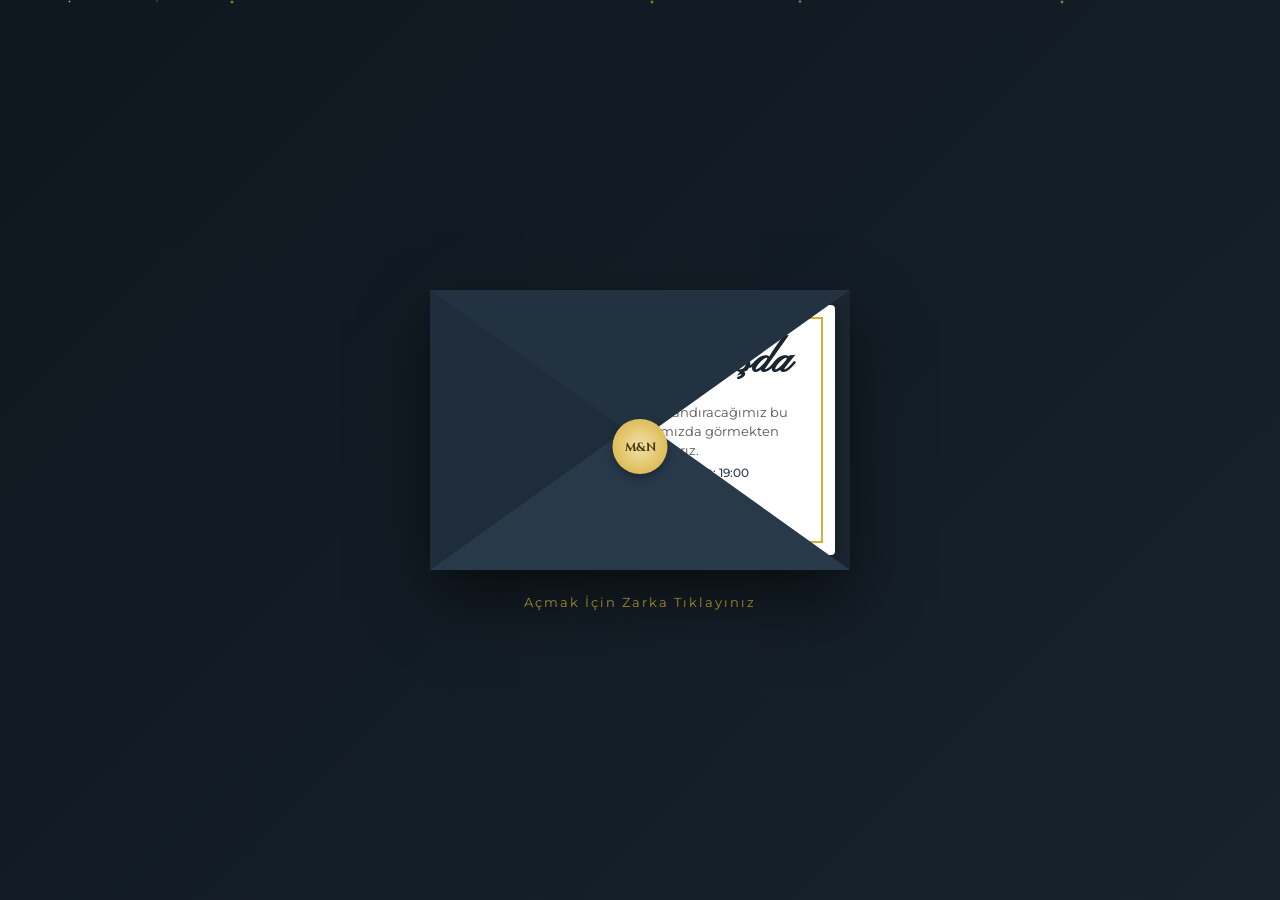
==== index.html @ dc54be28 "Add files via upload" ====
<!DOCTYPE html>
<html lang="tr">
<head>
    <meta charset="UTF-8">
    <meta name="viewport" content="width=device-width, initial-scale=1.0">
    <title>Mustafa & Nişanlım - Davetiye</title>
    <link href="https://fonts.googleapis.com/css2?family=Cinzel:wght@500;700&family=Pinyon+Script&family=Montserrat:wght@400;500&display=swap" rel="stylesheet">
    <link rel="stylesheet" href="style.css">
</head>
<body>

    <!-- Arka plan parıltıları -->
    <div class="particles" id="particles"></div>

    <div class="main-wrapper">
        <!-- Zarf ve Kart Kapsayıcısı -->
        <div class="envelope-wrapper" id="envelopeWrapper">
            <div class="envelope">
                
                <!-- Zarfın Üst Kapağı -->
                <div class="top-flap"></div>
                
                <!-- Zarfın Yan Katlamaları -->
                <div class="side-flaps"></div>
                
                <!-- Zarfın Ön Alt Gövdesi -->
                <div class="front-flap"></div>

                <!-- Mühür -->
                <div class="gold-seal"><span>M&N</span></div>

                <!-- Davetiye Kartı -->
                <div class="wedding-card">
                    <div class="card-inner">
                        <h1 class="names">Mustafa & Büşda</h1>
                        <div class="divider">✦</div>
                        <p class="invitation-text">
                            Birlikteliğimizi evlilikle taçlandıracağımız bu özel günde sizleri de aramızda görmekten mutluluk duyarız.
                        </p>
                        
                        <div class="wedding-details">
                            <div class="detail-item">📅 23 Ağustos 2026</div>
                            <div class="detail-item">⏰ Saat: 19:00</div>
                        </div>

                        <!-- İstediğin gibi aşağıya konumlandırılan buton grubu -->
                        <div class="action-zone">
                            <a href="https://maps.google.com" target="_blank" class="maps-btn">
                                🗺️ Haritada Gör
                            </a>
                        </div>
                    </div>
                </div>

            </div>
        </div>
        
        <div class="hint-text" id="hintText">Açmak İçin Zarka Tıklayınız</div>
    </div>

    <script src="script.js"></script>
</body>
</html>
---- style.css ----
* {
    margin: 0;
    padding: 0;
    box-sizing: border-box;
}

body {
    background: linear-gradient(135deg, #0f171e 0%, #17222c 100%);
    font-family: 'Montserrat', sans-serif;
    min-height: 100vh;
    display: flex;
    justify-content: center;
    align-items: center;
    overflow: hidden;
}

/* Arka plan Efekti */
.particles {
    position: absolute;
    width: 100%;
    height: 100%;
    top: 0;
    left: 0;
    pointer-events: none;
    z-index: 1;
}
.particle {
    position: absolute;
    background: radial-gradient(circle, #d4af37 0%, rgba(212,175,55,0) 70%);
    border-radius: 50%;
    animation: floatUp linear infinite;
}
@keyframes floatUp {
    0% { transform: translateY(105vh) scale(0); opacity: 0; }
    50% { opacity: 0.6; }
    100% { transform: translateY(-5vh) scale(1); opacity: 0; }
}

/* Ana Sahne Kapsayıcısı */
.main-wrapper {
    position: relative;
    z-index: 2;
    display: flex;
    flex-direction: column;
    align-items: center;
    justify-content: center;
    width: 100%;
    padding: 20px;
}

/* ZARF BOYUTLARI (Ekranı dolduran ama taşmayan esnek yapı) */
.envelope-wrapper {
    position: relative;
    width: 420px;
    height: 280px;
    background-color: #1a252f;
    cursor: pointer;
    box-shadow: 0 30px 60px rgba(0,0,0,0.5);
    transition: transform 0.4s ease;
}

.envelope {
    position: relative;
    width: 100%;
    height: 100%;
}

/* Zarf Katlamaları (Responsive borderlar) */
.top-flap {
    position: absolute;
    top: 0;
    left: 0;
    width: 0;
    height: 0;
    border-left: 210px solid transparent;
    border-right: 210px solid transparent;
    border-top: 150px solid #233241;
    transform-origin: top;
    transition: transform 0.4s ease 0.2s, z-index 0.2s ease 0.2s;
    z-index: 4;
}

.side-flaps {
    position: absolute;
    top: 0;
    left: 0;
    width: 0;
    height: 0;
    border-left: 210px solid #1f2d3a;
    border-top: 140px solid transparent;
    border-bottom: 140px solid transparent;
    z-index: 3;
}

.front-flap {
    position: absolute;
    bottom: 0;
    left: 0;
    width: 0;
    height: 0;
    border-left: 210px solid transparent;
    border-right: 210px solid transparent;
    border-bottom: 150px solid #28394a;
    z-index: 3;
}

/* Balmumu Mühür */
.gold-seal {
    position: absolute;
    top: 50%;
    left: 50%;
    transform: translate(-50%, -20%);
    width: 55px;
    height: 55px;
    background: radial-gradient(circle, #f3e0aa 0%, #d4af37 100%);
    border-radius: 50%;
    z-index: 5;
    display: flex;
    justify-content: center;
    align-items: center;
    box-shadow: 0 4px 10px rgba(0,0,0,0.3);
    transition: opacity 0.3s ease;
}
.gold-seal span {
    font-family: 'Cinzel', serif;
    font-size: 0.75rem;
    font-weight: bold;
    color: #4a3600;
}

/* DAVETİYE KARTI (Zarfın içindeki şık kağıt) */
.wedding-card {
    position: absolute;
    background: #ffffff;
    width: 390px;
    height: 250px;
    left: 15px;
    top: 15px;
    border-radius: 4px;
    padding: 12px;
    box-shadow: 0 4px 20px rgba(0,0,0,0.2);
    transition: transform 0.6s cubic-bezier(0.4, 0, 0.2, 1);
    z-index: 2;
}

.card-inner {
    border: 2px solid #d4af37;
    width: 100%;
    height: 100%;
    padding: 20px 15px;
    display: flex;
    flex-direction: column;
    justify-content: space-between;
    align-items: center;
}

.names {
    font-family: 'Pinyon Script', cursive;
    font-size: 2.8rem;
    color: #1a252f;
    text-align: center;
    line-height: 1;
}

.divider {
    color: #d4af37;
    font-size: 1rem;
    margin: -5px 0;
}

.invitation-text {
    font-size: 0.8rem;
    color: #555;
    text-align: center;
    line-height: 1.5;
    max-width: 300px;
}

.wedding-details {
    display: flex;
    gap: 20px;
    font-size: 0.75rem;
    color: #2c3e50;
    font-weight: 500;
}

/* İstediğin Aşağı Alınan Buton Alanı */
.action-zone {
    width: 100%;
    display: flex;
    justify-content: center;
    margin-top: 5px; 
}

.maps-btn {
    background-color: #1a252f;
    color: #fff;
    text-decoration: none;
    padding: 8px 24px;
    font-size: 0.75rem;
    border-radius: 4px;
    font-weight: 500;
    transition: background 0.2s;
    letter-spacing: 0.5px;
}
.maps-btn:hover {
    background-color: #d4af37;
    color: #1a252f;
}

/* İpucu Yazısı */
.hint-text {
    margin-top: 25px;
    color: #d4af37;
    font-size: 0.8rem;
    letter-spacing: 2px;
    animation: pulse 2s infinite;
}
@keyframes pulse { 0%, 100% { opacity: 0.4; } 50% { opacity: 1; } }

/* =======================================================
   AÇILMA DURUMU (KAYMA VE TAŞMA YAPMAZ, MERKEZİDİR)
   ======================================================= */

.envelope-wrapper.open .top-flap {
    transform: rotateX(180deg);
    z-index: 1;
}

.envelope-wrapper.open .gold-seal {
    opacity: 0;
    pointer-events: none;
}

/* Kartın yukarı çıkış mesafesi zarf sınırlarına göre oranlandı */
.envelope-wrapper.open .wedding-card {
    transform: translateY(-160px); /* Üst üste binmeden tam yukarı kayar */
    height: 300px; /* İçerik rahatlasın diye boyu hafif uzar */
    z-index: 5;
    box-shadow: 0 20px 40px rgba(0,0,0,0.3);
}

/* =======================================================
   MOBIL UYUMLULUK (EKRAN KÜÇÜLÜNCE OTOMATİK KÜÇÜLÜR)
   ======================================================= */
@media (max-width: 440px) {
    .envelope-wrapper { width: 300px; height: 200px; }
    .top-flap { border-left-width: 150px; border-right-width: 150px; border-top-width: 110px; }
    .side-flaps { border-left-width: 150px; border-top-width: 100px; border-bottom-width: 100px; }
    .front-flap { border-left-width: 150px; border-right-width: 150px; border-bottom-width: 110px; }
    
    .wedding-card { width: 280px; height: 180px; left: 10px; top: 10px; }
    .envelope-wrapper.open .wedding-card { transform: translateY(-110px); height: 220px; }
    
    .names { font-size: 2rem; }
    .invitation-text { font-size: 0.7rem; max-width: 220px; }
    .wedding-details { font-size: 0.65rem; gap: 10px; }
    .maps-btn { padding: 6px 16px; font-size: 0.7rem; }
}
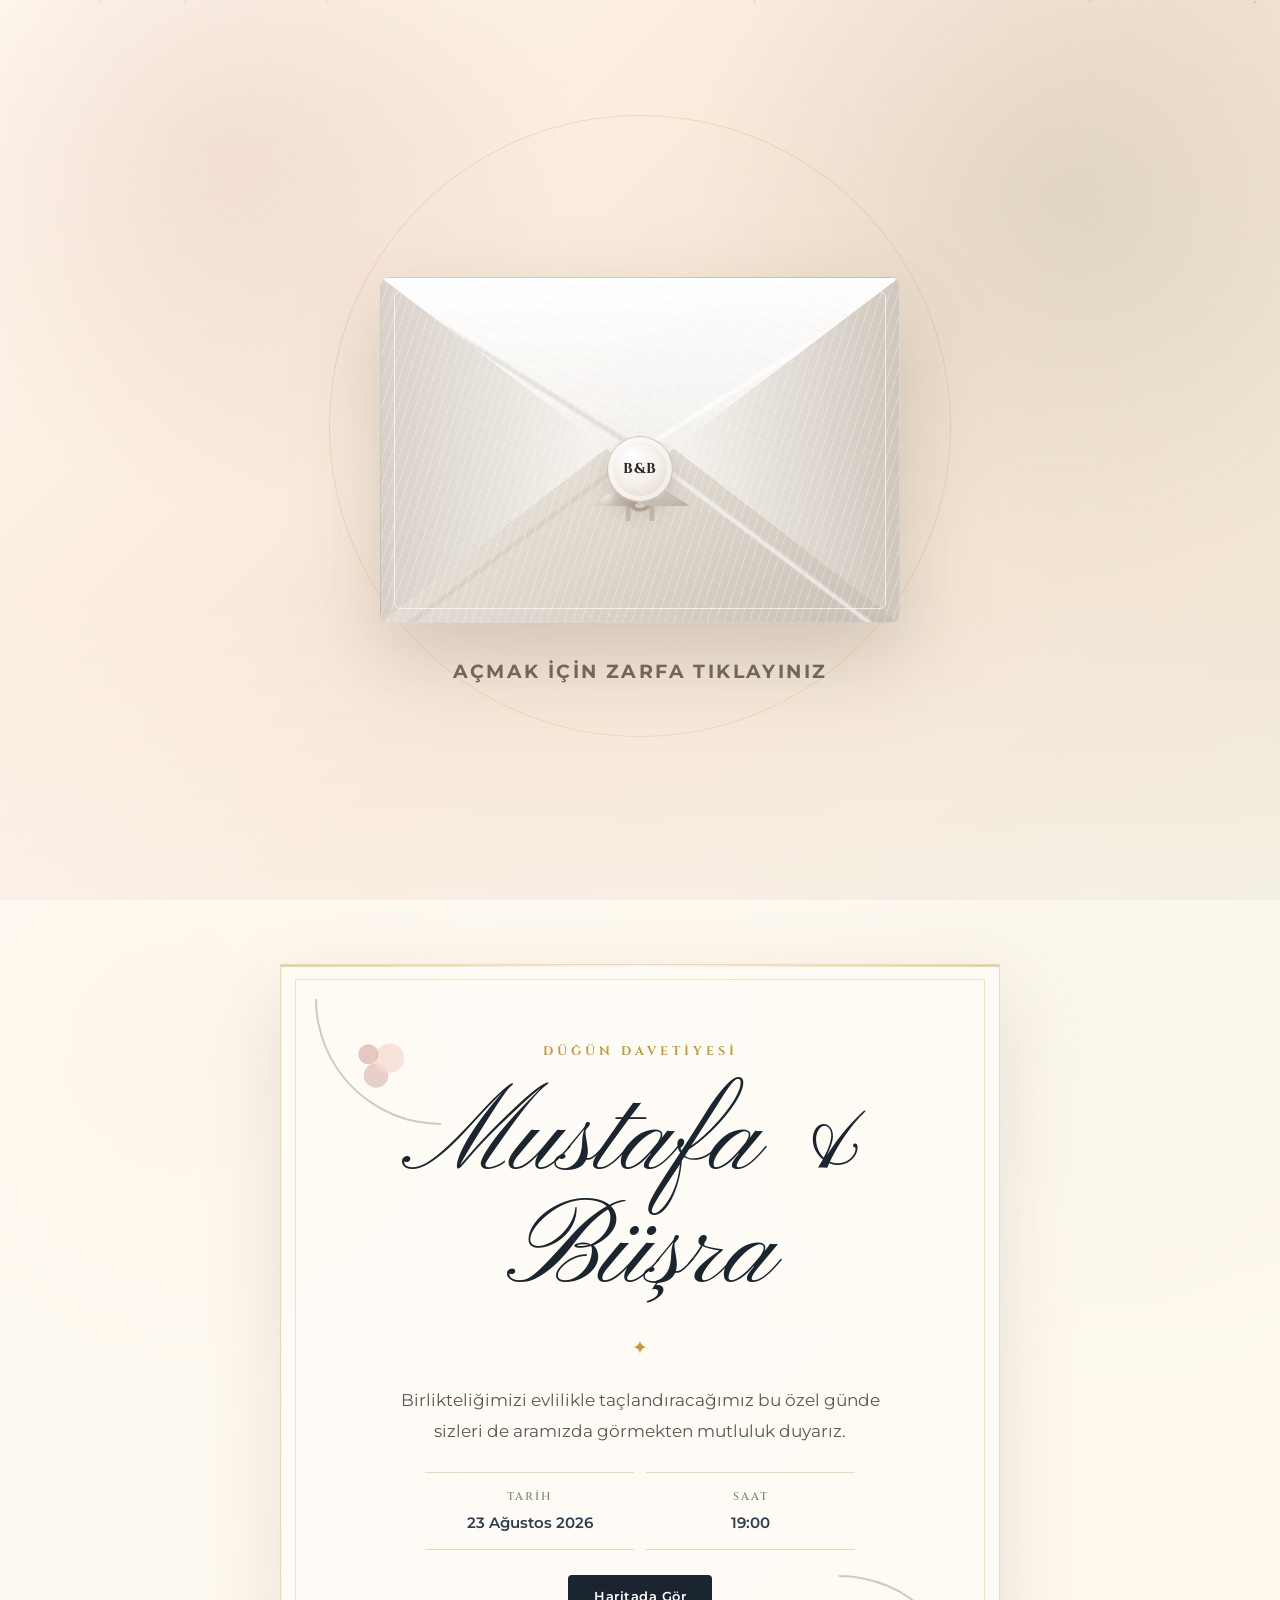
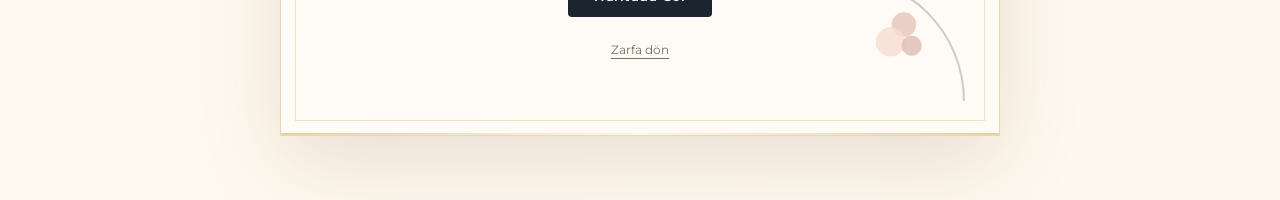
==== commit d29c9019: "UI değişti. Daha modern hale getirildi." ====
--- a/index.html
+++ b/index.html
@@ -3,61 +3,62 @@
 <head>
     <meta charset="UTF-8">
     <meta name="viewport" content="width=device-width, initial-scale=1.0">
-    <title>Mustafa & Nişanlım - Davetiye</title>
-    <link href="https://fonts.googleapis.com/css2?family=Cinzel:wght@500;700&family=Pinyon+Script&family=Montserrat:wght@400;500&display=swap" rel="stylesheet">
+    <title>Mustafa & Büşra - Davetiye</title>
+    <link href="https://fonts.googleapis.com/css2?family=Cinzel:wght@500;700&family=Pinyon+Script&family=Montserrat:wght@400;500;600&display=swap" rel="stylesheet">
     <link rel="stylesheet" href="style.css">
 </head>
 <body>
-
-    <!-- Arka plan parıltıları -->
     <div class="particles" id="particles"></div>
 
-    <div class="main-wrapper">
-        <!-- Zarf ve Kart Kapsayıcısı -->
-        <div class="envelope-wrapper" id="envelopeWrapper">
-            <div class="envelope">
-                
-                <!-- Zarfın Üst Kapağı -->
-                <div class="top-flap"></div>
-                
-                <!-- Zarfın Yan Katlamaları -->
-                <div class="side-flaps"></div>
-                
-                <!-- Zarfın Ön Alt Gövdesi -->
-                <div class="front-flap"></div>
+    <main class="page-shell" id="pageShell">
+        <section class="screen intro-screen" aria-label="Zarf açılış ekranı">
+            <button class="envelope-wrapper" id="envelopeWrapper" type="button" aria-label="Davetiye zarfını aç">
+                <span class="envelope">
+                    <span class="back-paper"></span>
+                    <span class="top-flap"></span>
+                    <span class="side-flaps"></span>
+                    <span class="front-flap"></span>
+                    <span class="bow-ribbon" aria-hidden="true"></span>
+                    <span class="gold-seal"><span>B&B</span></span>
+                </span>
+            </button>
 
-                <!-- Mühür -->
-                <div class="gold-seal"><span>M&N</span></div>
+            <p class="hint-text" id="hintText">Açmak için zarfa tıklayınız</p>
+        </section>
 
-                <!-- Davetiye Kartı -->
-                <div class="wedding-card">
-                    <div class="card-inner">
-                        <h1 class="names">Mustafa & Büşda</h1>
-                        <div class="divider">✦</div>
-                        <p class="invitation-text">
-                            Birlikteliğimizi evlilikle taçlandıracağımız bu özel günde sizleri de aramızda görmekten mutluluk duyarız.
-                        </p>
-                        
-                        <div class="wedding-details">
-                            <div class="detail-item">📅 23 Ağustos 2026</div>
-                            <div class="detail-item">⏰ Saat: 19:00</div>
-                        </div>
+        <section class="screen invitation-screen" aria-label="Düğün davetiyesi">
+            <div class="invitation-page">
+                <div class="corner-flower corner-flower-left"></div>
+                <div class="corner-flower corner-flower-right"></div>
 
-                        <!-- İstediğin gibi aşağıya konumlandırılan buton grubu -->
-                        <div class="action-zone">
-                            <a href="https://maps.google.com" target="_blank" class="maps-btn">
-                                🗺️ Haritada Gör
-                            </a>
-                        </div>
+                <p class="eyebrow">Düğün Davetiyesi</p>
+                <h1 class="names">Mustafa & Büşra</h1>
+                <div class="divider">✦</div>
+
+                <p class="invitation-text">
+                    Birlikteliğimizi evlilikle taçlandıracağımız bu özel günde sizleri de aramızda görmekten mutluluk duyarız.
+                </p>
+
+                <div class="wedding-details" aria-label="Düğün detayları">
+                    <div class="detail-item">
+                        <span class="detail-label">Tarih</span>
+                        <span>23 Ağustos 2026</span>
+                    </div>
+                    <div class="detail-item">
+                        <span class="detail-label">Saat</span>
+                        <span>19:00</span>
                     </div>
                 </div>
 
+                <a href="https://maps.google.com" target="_blank" rel="noopener noreferrer" class="maps-btn">
+                    Haritada Gör
+                </a>
+
+                <button class="return-btn" id="returnBtn" type="button">Zarfa dön</button>
             </div>
-        </div>
-        
-        <div class="hint-text" id="hintText">Açmak İçin Zarka Tıklayınız</div>
-    </div>
+        </section>
+    </main>
 
     <script src="script.js"></script>
 </body>
-</html>+</html>
--- a/style.css
+++ b/style.css
@@ -1,259 +1,561 @@
-* {
-    margin: 0;
-    padding: 0;
-    box-sizing: border-box;
-}
-
-body {
-    background: linear-gradient(135deg, #0f171e 0%, #17222c 100%);
-    font-family: 'Montserrat', sans-serif;
-    min-height: 100vh;
-    display: flex;
-    justify-content: center;
-    align-items: center;
-    overflow: hidden;
-}
-
-/* Arka plan Efekti */
-.particles {
-    position: absolute;
-    width: 100%;
-    height: 100%;
-    top: 0;
-    left: 0;
-    pointer-events: none;
-    z-index: 1;
-}
-.particle {
-    position: absolute;
-    background: radial-gradient(circle, #d4af37 0%, rgba(212,175,55,0) 70%);
-    border-radius: 50%;
-    animation: floatUp linear infinite;
-}
-@keyframes floatUp {
-    0% { transform: translateY(105vh) scale(0); opacity: 0; }
-    50% { opacity: 0.6; }
-    100% { transform: translateY(-5vh) scale(1); opacity: 0; }
-}
-
-/* Ana Sahne Kapsayıcısı */
-.main-wrapper {
-    position: relative;
-    z-index: 2;
-    display: flex;
-    flex-direction: column;
-    align-items: center;
-    justify-content: center;
-    width: 100%;
-    padding: 20px;
-}
-
-/* ZARF BOYUTLARI (Ekranı dolduran ama taşmayan esnek yapı) */
-.envelope-wrapper {
-    position: relative;
-    width: 420px;
-    height: 280px;
-    background-color: #1a252f;
-    cursor: pointer;
-    box-shadow: 0 30px 60px rgba(0,0,0,0.5);
-    transition: transform 0.4s ease;
-}
-
-.envelope {
-    position: relative;
-    width: 100%;
-    height: 100%;
-}
-
-/* Zarf Katlamaları (Responsive borderlar) */
-.top-flap {
-    position: absolute;
-    top: 0;
-    left: 0;
-    width: 0;
-    height: 0;
-    border-left: 210px solid transparent;
-    border-right: 210px solid transparent;
-    border-top: 150px solid #233241;
-    transform-origin: top;
-    transition: transform 0.4s ease 0.2s, z-index 0.2s ease 0.2s;
-    z-index: 4;
-}
-
-.side-flaps {
-    position: absolute;
-    top: 0;
-    left: 0;
-    width: 0;
-    height: 0;
-    border-left: 210px solid #1f2d3a;
-    border-top: 140px solid transparent;
-    border-bottom: 140px solid transparent;
-    z-index: 3;
-}
-
-.front-flap {
-    position: absolute;
-    bottom: 0;
-    left: 0;
-    width: 0;
-    height: 0;
-    border-left: 210px solid transparent;
-    border-right: 210px solid transparent;
-    border-bottom: 150px solid #28394a;
-    z-index: 3;
-}
-
-/* Balmumu Mühür */
-.gold-seal {
-    position: absolute;
-    top: 50%;
-    left: 50%;
-    transform: translate(-50%, -20%);
-    width: 55px;
-    height: 55px;
-    background: radial-gradient(circle, #f3e0aa 0%, #d4af37 100%);
-    border-radius: 50%;
-    z-index: 5;
-    display: flex;
-    justify-content: center;
-    align-items: center;
-    box-shadow: 0 4px 10px rgba(0,0,0,0.3);
-    transition: opacity 0.3s ease;
-}
-.gold-seal span {
-    font-family: 'Cinzel', serif;
-    font-size: 0.75rem;
-    font-weight: bold;
-    color: #4a3600;
-}
-
-/* DAVETİYE KARTI (Zarfın içindeki şık kağıt) */
-.wedding-card {
-    position: absolute;
-    background: #ffffff;
-    width: 390px;
-    height: 250px;
-    left: 15px;
-    top: 15px;
-    border-radius: 4px;
-    padding: 12px;
-    box-shadow: 0 4px 20px rgba(0,0,0,0.2);
-    transition: transform 0.6s cubic-bezier(0.4, 0, 0.2, 1);
-    z-index: 2;
-}
-
-.card-inner {
-    border: 2px solid #d4af37;
-    width: 100%;
-    height: 100%;
-    padding: 20px 15px;
-    display: flex;
-    flex-direction: column;
-    justify-content: space-between;
-    align-items: center;
-}
-
-.names {
-    font-family: 'Pinyon Script', cursive;
-    font-size: 2.8rem;
-    color: #1a252f;
-    text-align: center;
-    line-height: 1;
-}
-
-.divider {
-    color: #d4af37;
-    font-size: 1rem;
-    margin: -5px 0;
-}
-
-.invitation-text {
-    font-size: 0.8rem;
-    color: #555;
-    text-align: center;
-    line-height: 1.5;
-    max-width: 300px;
-}
-
-.wedding-details {
-    display: flex;
-    gap: 20px;
-    font-size: 0.75rem;
-    color: #2c3e50;
-    font-weight: 500;
-}
-
-/* İstediğin Aşağı Alınan Buton Alanı */
-.action-zone {
-    width: 100%;
-    display: flex;
-    justify-content: center;
-    margin-top: 5px; 
-}
-
-.maps-btn {
-    background-color: #1a252f;
-    color: #fff;
-    text-decoration: none;
-    padding: 8px 24px;
-    font-size: 0.75rem;
-    border-radius: 4px;
-    font-weight: 500;
-    transition: background 0.2s;
-    letter-spacing: 0.5px;
-}
-.maps-btn:hover {
-    background-color: #d4af37;
-    color: #1a252f;
-}
-
-/* İpucu Yazısı */
-.hint-text {
-    margin-top: 25px;
-    color: #d4af37;
-    font-size: 0.8rem;
-    letter-spacing: 2px;
-    animation: pulse 2s infinite;
-}
-@keyframes pulse { 0%, 100% { opacity: 0.4; } 50% { opacity: 1; } }
-
-/* =======================================================
-   AÇILMA DURUMU (KAYMA VE TAŞMA YAPMAZ, MERKEZİDİR)
-   ======================================================= */
-
-.envelope-wrapper.open .top-flap {
-    transform: rotateX(180deg);
-    z-index: 1;
-}
-
-.envelope-wrapper.open .gold-seal {
-    opacity: 0;
-    pointer-events: none;
-}
-
-/* Kartın yukarı çıkış mesafesi zarf sınırlarına göre oranlandı */
-.envelope-wrapper.open .wedding-card {
-    transform: translateY(-160px); /* Üst üste binmeden tam yukarı kayar */
-    height: 300px; /* İçerik rahatlasın diye boyu hafif uzar */
-    z-index: 5;
-    box-shadow: 0 20px 40px rgba(0,0,0,0.3);
-}
-
-/* =======================================================
-   MOBIL UYUMLULUK (EKRAN KÜÇÜLÜNCE OTOMATİK KÜÇÜLÜR)
-   ======================================================= */
-@media (max-width: 440px) {
-    .envelope-wrapper { width: 300px; height: 200px; }
-    .top-flap { border-left-width: 150px; border-right-width: 150px; border-top-width: 110px; }
-    .side-flaps { border-left-width: 150px; border-top-width: 100px; border-bottom-width: 100px; }
-    .front-flap { border-left-width: 150px; border-right-width: 150px; border-bottom-width: 110px; }
-    
-    .wedding-card { width: 280px; height: 180px; left: 10px; top: 10px; }
-    .envelope-wrapper.open .wedding-card { transform: translateY(-110px); height: 220px; }
-    
-    .names { font-size: 2rem; }
-    .invitation-text { font-size: 0.7rem; max-width: 220px; }
-    .wedding-details { font-size: 0.65rem; gap: 10px; }
-    .maps-btn { padding: 6px 16px; font-size: 0.7rem; }
+* {
+    margin: 0;
+    padding: 0;
+    box-sizing: border-box;
+}
+
+:root {
+    --ink: #1a252f;
+    --navy: #16222d;
+    --gold: #c59b36;
+    --gold-light: #f2dfaa;
+    --paper: #fffaf1;
+    --sage: #7f9475;
+    --rose: #c98f86;
+}
+
+html,
+body {
+    min-height: 100%;
+}
+
+body {
+    background: linear-gradient(135deg, #fff7ec 0%, #f4dfcf 100%);
+    font-family: 'Montserrat', sans-serif;
+    color: var(--ink);
+    overflow: hidden;
+}
+
+button,
+a {
+    font: inherit;
+}
+
+.particles {
+    position: fixed;
+    inset: 0;
+    pointer-events: none;
+    z-index: 4;
+}
+
+.particle {
+    position: absolute;
+    background: radial-gradient(circle, rgba(197, 155, 54, 0.45) 0%, rgba(197, 155, 54, 0) 70%);
+    border-radius: 50%;
+    animation: floatUp linear infinite;
+}
+
+@keyframes floatUp {
+    0% {
+        transform: translateY(105vh) scale(0);
+        opacity: 0;
+    }
+    50% {
+        opacity: 0.55;
+    }
+    100% {
+        transform: translateY(-5vh) scale(1);
+        opacity: 0;
+    }
+}
+
+.page-shell {
+    min-height: 200vh;
+    transition: transform 900ms cubic-bezier(0.76, 0, 0.24, 1);
+    will-change: transform;
+}
+
+body.invitation-open .page-shell {
+    transform: translateY(-100vh);
+}
+
+.screen {
+    position: relative;
+    min-height: 100vh;
+    width: 100%;
+    display: grid;
+    place-items: center;
+    overflow: hidden;
+    padding: 24px;
+}
+
+.intro-screen {
+    background:
+        radial-gradient(circle at 18% 18%, rgba(201, 143, 134, 0.2), transparent 27%),
+        radial-gradient(circle at 84% 22%, rgba(127, 148, 117, 0.18), transparent 30%),
+        linear-gradient(135deg, #fff9f0 0%, #f7e4d4 54%, #efe7d5 100%);
+}
+
+.intro-screen::before {
+    content: "";
+    position: absolute;
+    width: min(76vw, 620px);
+    aspect-ratio: 1;
+    border: 1px solid rgba(197, 155, 54, 0.24);
+    border-radius: 50%;
+    transform: translateY(-24px);
+}
+
+.intro-screen::after {
+    content: "";
+    position: absolute;
+    inset: auto 0 0;
+    height: 34vh;
+    background: linear-gradient(0deg, rgba(255, 255, 255, 0.34), transparent);
+    pointer-events: none;
+}
+
+.envelope-wrapper {
+    position: relative;
+    width: min(520px, calc(100vw - 44px));
+    aspect-ratio: 3 / 2;
+    border: 0;
+    background: transparent;
+    cursor: pointer;
+    filter: drop-shadow(0 34px 42px rgba(102, 96, 90, 0.26));
+    transition: transform 260ms ease, filter 260ms ease;
+    z-index: 2;
+}
+
+.envelope-wrapper:hover {
+    transform: translateY(-6px) rotate(-0.3deg);
+    filter: drop-shadow(0 42px 54px rgba(102, 96, 90, 0.32));
+}
+
+.envelope-wrapper:focus-visible {
+    outline: 3px solid rgba(197, 155, 54, 0.5);
+    outline-offset: 10px;
+}
+
+.envelope {
+    position: absolute;
+    inset: 0;
+    display: block;
+    overflow: hidden;
+    background:
+        radial-gradient(circle at 24% 12%, rgba(255, 255, 255, 0.98), transparent 24%),
+        linear-gradient(145deg, #ffffff 0%, #f2eee8 48%, #d9d2c8 100%);
+    border: 1px solid rgba(155, 148, 139, 0.34);
+    border-radius: 9px;
+    box-shadow:
+        inset 0 0 0 1px rgba(255, 255, 255, 0.82),
+        inset 0 -24px 42px rgba(117, 108, 98, 0.12);
+}
+
+.envelope::before {
+    content: "";
+    position: absolute;
+    inset: 0;
+    background:
+        repeating-linear-gradient(108deg, rgba(255, 255, 255, 0.4) 0 1px, transparent 1px 8px),
+        repeating-linear-gradient(24deg, rgba(124, 116, 107, 0.045) 0 1px, transparent 1px 12px);
+    opacity: 0.72;
+    z-index: 8;
+    pointer-events: none;
+}
+
+.envelope::after {
+    content: "";
+    position: absolute;
+    inset: 13px;
+    border: 1px solid rgba(255, 255, 255, 0.68);
+    border-radius: 6px;
+    z-index: 9;
+    pointer-events: none;
+}
+
+.back-paper,
+.top-flap,
+.side-flaps,
+.front-flap,
+.bow-ribbon,
+.gold-seal {
+    position: absolute;
+    display: block;
+}
+
+.back-paper {
+    inset: 0;
+    background: linear-gradient(180deg, #fbfaf7 0%, #e8e2d9 100%);
+    z-index: 1;
+}
+
+.side-flaps {
+    inset: 0;
+    clip-path: polygon(0 0, 50% 50%, 100% 0, 100% 100%, 50% 50%, 0 100%);
+    background: linear-gradient(90deg, rgba(214, 207, 198, 0.95), rgba(252, 250, 246, 0.98) 50%, rgba(205, 197, 187, 0.95));
+    z-index: 2;
+}
+
+.front-flap {
+    inset: 0;
+    clip-path: polygon(0 100%, 50% 42%, 100% 100%);
+    background:
+        linear-gradient(180deg, rgba(255, 255, 255, 0.46), transparent 30%),
+        linear-gradient(145deg, #f6f2eb 0%, #ddd6cc 62%, #c8bfb4 100%);
+    z-index: 3;
+}
+
+.front-flap::before,
+.front-flap::after {
+    content: "";
+    position: absolute;
+    inset: 0;
+    opacity: 0.74;
+}
+
+.front-flap::before {
+    background: linear-gradient(37deg, transparent 49.4%, rgba(255, 255, 255, 0.92) 50%, transparent 50.7%);
+}
+
+.front-flap::after {
+    background: linear-gradient(-37deg, transparent 49.4%, rgba(126, 117, 108, 0.17) 50%, transparent 50.7%);
+}
+
+.top-flap {
+    inset: 0;
+    clip-path: polygon(0 0, 100% 0, 50% 57%);
+    background:
+        linear-gradient(180deg, rgba(255, 255, 255, 0.96), rgba(232, 227, 219, 0.92)),
+        linear-gradient(135deg, #ffffff 0%, #e8e2da 100%);
+    z-index: 4;
+    filter: drop-shadow(0 5px 5px rgba(127, 118, 108, 0.13));
+}
+
+.top-flap::before,
+.top-flap::after {
+    content: "";
+    position: absolute;
+    inset: 0;
+    pointer-events: none;
+}
+
+.top-flap::before {
+    background: linear-gradient(32deg, transparent 49.3%, rgba(134, 125, 116, 0.2) 50%, transparent 50.8%);
+}
+
+.top-flap::after {
+    background: linear-gradient(-32deg, transparent 49.3%, rgba(255, 255, 255, 0.86) 50%, transparent 50.8%);
+}
+
+.bow-ribbon {
+    top: 64%;
+    left: 50%;
+    width: 124px;
+    height: 46px;
+    transform: translate(-50%, -50%);
+    background:
+        radial-gradient(circle at 50% 50%, #f8f1e8 0 9px, #b8a898 10px 13px, transparent 14px),
+        linear-gradient(90deg, transparent 0 38%, rgba(174, 159, 144, 0.5) 39% 42%, transparent 43% 57%, rgba(174, 159, 144, 0.5) 58% 61%, transparent 62% 100%);
+    z-index: 9;
+    pointer-events: none;
+}
+
+.bow-ribbon::before,
+.bow-ribbon::after {
+    content: "";
+    position: absolute;
+    top: 50%;
+    width: 50px;
+    height: 31px;
+    background:
+        radial-gradient(circle at 32% 32%, rgba(255, 255, 255, 0.78), transparent 26%),
+        linear-gradient(135deg, #eee6dc 0%, #cfc4b8 55%, #a99b8d 100%);
+    border: 1px solid rgba(151, 138, 124, 0.34);
+    box-shadow: 0 8px 12px rgba(116, 106, 96, 0.18), inset 0 1px 0 rgba(255, 255, 255, 0.65);
+}
+
+.bow-ribbon::before {
+    right: 50%;
+    transform: translate(2px, -50%) skewY(-10deg) rotate(-7deg);
+    border-radius: 50% 42% 48% 45%;
+    clip-path: polygon(0 50%, 100% 0, 100% 100%);
+}
+
+.bow-ribbon::after {
+    left: 50%;
+    transform: translate(-2px, -50%) skewY(10deg) rotate(7deg);
+    border-radius: 42% 50% 45% 48%;
+    clip-path: polygon(0 0, 100% 50%, 0 100%);
+}
+
+.gold-seal {
+    top: 55.5%;
+    left: 50%;
+    width: 66px;
+    height: 66px;
+    transform: translate(-50%, -50%);
+    background: radial-gradient(circle at 36% 28%, #ffffff 0%, #f5f0e8 50%, #ded5c8 100%);
+    border: 1px solid rgba(170, 151, 116, 0.46);
+    border-radius: 50%;
+    z-index: 10;
+    display: grid;
+    place-items: center;
+    box-shadow:
+        0 12px 20px rgba(119, 109, 100, 0.2),
+        inset 0 0 0 5px rgba(255, 255, 255, 0.52),
+        inset 0 0 18px rgba(143, 132, 119, 0.12);
+}
+
+.gold-seal span {
+    font-family: 'Cinzel', serif;
+    font-size: 0.9rem;
+    font-weight: 700;
+    color: #2a2927;
+    letter-spacing: 0.7px;
+}
+
+.hint-text {
+    position: absolute;
+    top: calc(50% + min(210px, 39vw));
+    color: #6f665d;
+    font-size: clamp(0.98rem, 2.2vw, 1.18rem);
+    font-weight: 700;
+    letter-spacing: 2.4px;
+    text-transform: uppercase;
+    animation: pulse 2s infinite;
+    z-index: 2;
+}
+
+@keyframes pulse {
+    0%,
+    100% {
+        opacity: 0.52;
+    }
+    50% {
+        opacity: 1;
+    }
+}
+.invitation-screen {
+    background:
+        linear-gradient(rgba(255, 250, 241, 0.86), rgba(255, 250, 241, 0.92)),
+        radial-gradient(circle at 14% 18%, rgba(201, 143, 134, 0.28), transparent 24%),
+        radial-gradient(circle at 86% 14%, rgba(127, 148, 117, 0.22), transparent 28%),
+        linear-gradient(135deg, #fffaf1 0%, #f5ead8 100%);
+}
+
+.invitation-page {
+    position: relative;
+    width: min(720px, calc(100vw - 32px));
+    min-height: min(760px, calc(100vh - 32px));
+    padding: clamp(38px, 7vw, 78px) clamp(24px, 7vw, 82px);
+    display: flex;
+    flex-direction: column;
+    align-items: center;
+    justify-content: center;
+    gap: clamp(16px, 2.8vh, 26px);
+    text-align: center;
+    background:
+        linear-gradient(90deg, rgba(197, 155, 54, 0.45), rgba(197, 155, 54, 0.05), rgba(197, 155, 54, 0.45)) top / 100% 2px no-repeat,
+        linear-gradient(90deg, rgba(197, 155, 54, 0.45), rgba(197, 155, 54, 0.05), rgba(197, 155, 54, 0.45)) bottom / 100% 2px no-repeat,
+        rgba(255, 253, 248, 0.72);
+    border: 1px solid rgba(197, 155, 54, 0.36);
+    box-shadow: 0 26px 80px rgba(92, 64, 37, 0.14);
+}
+
+.invitation-page::before {
+    content: "";
+    position: absolute;
+    inset: 14px;
+    border: 1px solid rgba(197, 155, 54, 0.26);
+    pointer-events: none;
+}
+
+.corner-flower {
+    position: absolute;
+    width: 150px;
+    aspect-ratio: 1;
+    opacity: 0.58;
+    pointer-events: none;
+}
+
+.corner-flower::before,
+.corner-flower::after {
+    content: "";
+    position: absolute;
+    inset: 18%;
+    border-radius: 58% 42% 60% 40%;
+    background:
+        radial-gradient(circle at 40% 42%, rgba(201, 143, 134, 0.8) 0 12%, transparent 13%),
+        radial-gradient(circle at 62% 46%, rgba(242, 199, 188, 0.8) 0 18%, transparent 19%),
+        radial-gradient(circle at 48% 64%, rgba(201, 143, 134, 0.7) 0 15%, transparent 16%);
+}
+
+.corner-flower::after {
+    inset: 8%;
+    border: solid rgba(127, 148, 117, 0.72);
+    border-width: 0 0 2px 2px;
+    border-radius: 0 0 0 100%;
+    background: none;
+}
+
+.corner-flower-left {
+    left: 22px;
+    top: 22px;
+}
+
+.corner-flower-right {
+    right: 22px;
+    bottom: 22px;
+    transform: rotate(180deg);
+}
+
+.eyebrow {
+    font-family: 'Cinzel', serif;
+    color: var(--gold);
+    font-size: 0.78rem;
+    font-weight: 700;
+    letter-spacing: 4px;
+    text-transform: uppercase;
+}
+
+.names {
+    font-family: 'Pinyon Script', cursive;
+    font-size: clamp(4rem, 12vw, 7.4rem);
+    line-height: 0.95;
+    font-weight: 400;
+    color: var(--ink);
+}
+
+.divider {
+    color: var(--gold);
+    font-size: 1.2rem;
+}
+
+.invitation-text {
+    max-width: 520px;
+    color: #5e554f;
+    font-size: clamp(0.95rem, 2.4vw, 1.08rem);
+    line-height: 1.8;
+}
+
+.wedding-details {
+    display: grid;
+    grid-template-columns: repeat(2, minmax(130px, 1fr));
+    width: min(430px, 100%);
+    gap: 12px;
+}
+
+.detail-item {
+    min-height: 78px;
+    display: grid;
+    place-items: center;
+    gap: 4px;
+    padding: 14px 12px;
+    border-top: 1px solid rgba(197, 155, 54, 0.35);
+    border-bottom: 1px solid rgba(197, 155, 54, 0.35);
+    color: #2c3e50;
+    font-size: 0.96rem;
+    font-weight: 600;
+}
+
+.detail-label {
+    color: var(--sage);
+    font-family: 'Cinzel', serif;
+    font-size: 0.7rem;
+    letter-spacing: 2px;
+    text-transform: uppercase;
+}
+
+.maps-btn,
+.return-btn {
+    position: relative;
+    z-index: 1;
+}
+
+.maps-btn {
+    display: inline-flex;
+    align-items: center;
+    justify-content: center;
+    min-height: 42px;
+    padding: 10px 26px;
+    background-color: var(--ink);
+    color: #fff;
+    text-decoration: none;
+    border-radius: 4px;
+    font-size: 0.82rem;
+    font-weight: 600;
+    letter-spacing: 0.5px;
+    transition: background 180ms ease, color 180ms ease, transform 180ms ease;
+}
+
+.maps-btn:hover {
+    transform: translateY(-2px);
+    background-color: var(--gold);
+    color: var(--ink);
+}
+
+.return-btn {
+    border: 0;
+    background: transparent;
+    color: #7a6b5f;
+    cursor: pointer;
+    font-size: 0.78rem;
+    text-decoration: underline;
+    text-underline-offset: 4px;
+}
+
+@media (max-width: 560px) {
+    .screen {
+        padding: 16px;
+    }
+
+    .hint-text {
+        top: calc(50% + 41vw);
+        max-width: 310px;
+        text-align: center;
+        line-height: 1.6;
+        font-size: 0.94rem;
+        letter-spacing: 1.6px;
+    }
+
+    .bow-ribbon {
+        top: 65%;
+        width: 98px;
+        height: 36px;
+    }
+
+    .bow-ribbon::before,
+    .bow-ribbon::after {
+        width: 40px;
+        height: 25px;
+    }
+
+    .gold-seal {
+        width: 56px;
+        height: 56px;
+    }
+
+    .gold-seal span {
+        font-size: 0.74rem;
+    }
+
+    .invitation-page {
+        min-height: calc(100vh - 24px);
+        gap: 15px;
+        padding: 44px 24px;
+    }
+
+    .corner-flower {
+        width: 108px;
+    }
+
+    .corner-flower-left {
+        left: 10px;
+        top: 10px;
+    }
+
+    .corner-flower-right {
+        right: 10px;
+        bottom: 10px;
+    }
+
+    .wedding-details {
+        grid-template-columns: 1fr;
+        gap: 8px;
+    }
+
+    .detail-item {
+        min-height: 66px;
+    }
 }
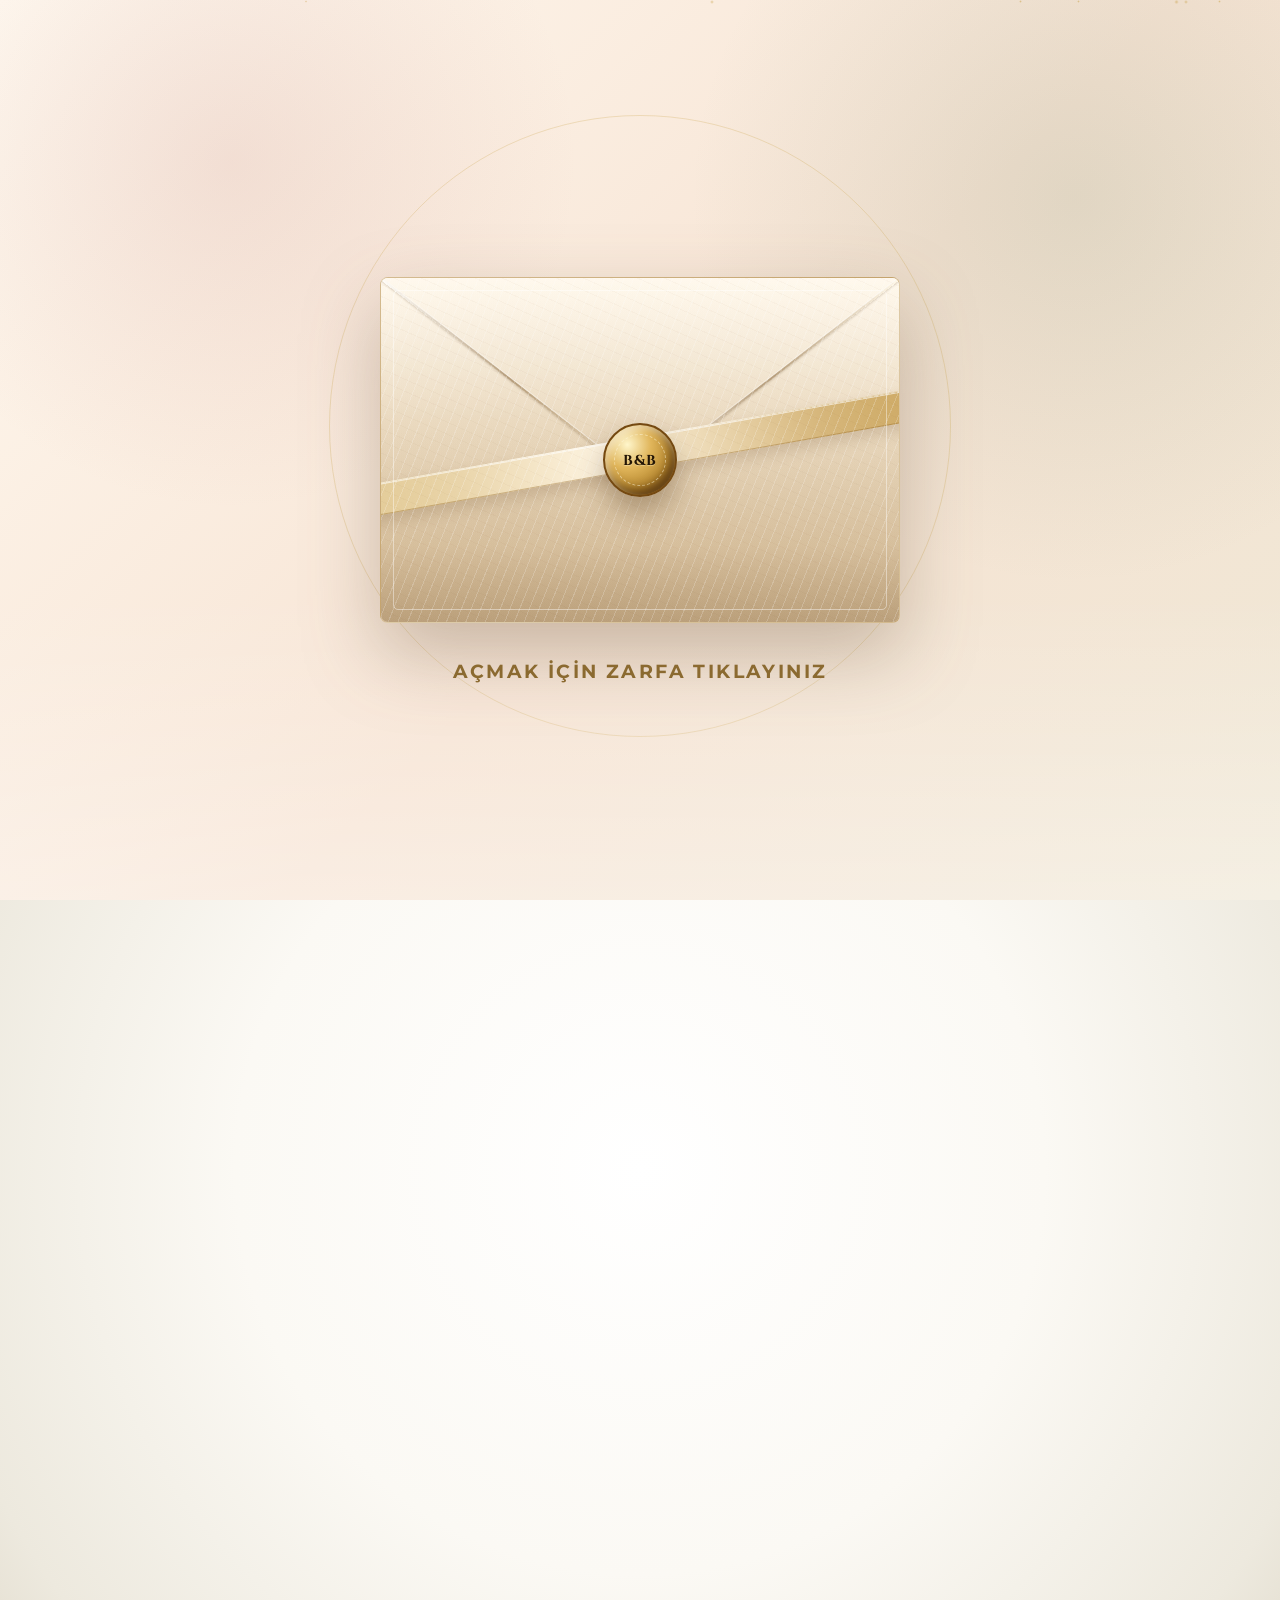
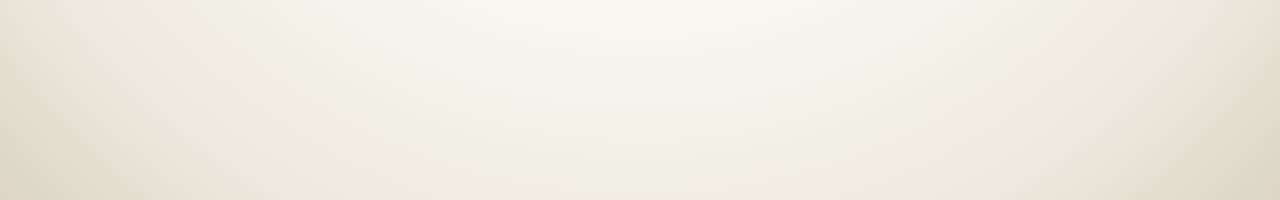
==== commit 39cd6e82: "Add realistic envelope options page with CSS/HTML prototypes" ====
--- a/index.html
+++ b/index.html
@@ -3,8 +3,13 @@
 <head>
     <meta charset="UTF-8">
     <meta name="viewport" content="width=device-width, initial-scale=1.0">
-    <title>Mustafa & Büşra - Davetiye</title>
-    <link href="https://fonts.googleapis.com/css2?family=Cinzel:wght@500;700&family=Pinyon+Script&family=Montserrat:wght@400;500;600&display=swap" rel="stylesheet">
+    <title>Buğra & Büşra - Düğün Davetiyesi</title>
+    <meta property="og:type" content="website">
+    <meta property="og:title" content="Buğra & Büşra • Düğün Davetiyesi">
+    <meta property="og:description" content="23 Ağustos 2026 Pazar günü gerçekleşecek düğünümüzde sizleri de aramızda görmekten mutluluk duyarız.">
+    <link rel="preconnect" href="https://fonts.googleapis.com">
+    <link rel="preconnect" href="https://fonts.gstatic.com" crossorigin>
+    <link href="https://fonts.googleapis.com/css2?family=Cinzel:wght@400;600;700&family=Pinyon+Script&family=Montserrat:wght@300;400;500;600&display=swap" rel="stylesheet">
     <link rel="stylesheet" href="style.css">
 </head>
 <body>
@@ -18,6 +23,7 @@
                     <span class="top-flap"></span>
                     <span class="side-flaps"></span>
                     <span class="front-flap"></span>
+                    <span class="gold-string" aria-hidden="true"></span>
                     <span class="bow-ribbon" aria-hidden="true"></span>
                     <span class="gold-seal"><span>B&B</span></span>
                 </span>
@@ -27,34 +33,85 @@
         </section>
 
         <section class="screen invitation-screen" aria-label="Düğün davetiyesi">
-            <div class="invitation-page">
-                <div class="corner-flower corner-flower-left"></div>
-                <div class="corner-flower corner-flower-right"></div>
+            <div class="invitation-scroll" id="invitationScroll">
+                <div class="white-velvet-wave white-velvet-wave-1"></div>
+                <div class="white-velvet-wave white-velvet-wave-2"></div>
+                <div class="pearl p1"></div>
+                <div class="pearl p2"></div>
+                <div class="pearl p3"></div>
+                <div class="pearl p4"></div>
+                <div class="pearl p5"></div>
+                <div class="pearl p6"></div>
 
-                <p class="eyebrow">Düğün Davetiyesi</p>
-                <h1 class="names">Mustafa & Büşra</h1>
-                <div class="divider">✦</div>
+                <section class="page-section" aria-label="Davet bilgisi">
+                    <div class="card-wrapper">
+                        <article class="premium-card">
+                            <span class="card-corner tl"></span><span class="card-corner tr"></span><span class="card-corner bl"></span><span class="card-corner br"></span>
+                            <span class="inner-frame"></span>
+                            <div class="royal-crest">✦</div>
+                            <p class="premium-title">Düğün Davetiyesi</p>
+                            <h1 class="couple-names">Buğra <span class="ampersand">&</span> Büşra</h1>
+                            <div class="ornate-divider">❦</div>
+                            <p class="details">Hayatlarımızı birleştireceğimiz bu özel günde, sizleri de aramızda görmekten mutluluk duyarız.</p>
+                            <p class="date-box">23 AĞUSTOS 2026 • SAAT 19:00</p>
+                            <div class="countdown-container" aria-label="Düğüne kalan süre">
+                                <div class="countdown-box"><span class="countdown-number" id="days">00</span><span class="countdown-label">Gün</span></div>
+                                <div class="countdown-box"><span class="countdown-number" id="hours">00</span><span class="countdown-label">Saat</span></div>
+                                <div class="countdown-box"><span class="countdown-number" id="minutes">00</span><span class="countdown-label">Dakika</span></div>
+                            </div>
+                            <button class="scroll-hint-down" type="button" data-scroll-next>Konum bilgisi için aşağı kaydırın ↓</button>
+                        </article>
+                    </div>
+                </section>
 
-                <p class="invitation-text">
-                    Birlikteliğimizi evlilikle taçlandıracağımız bu özel günde sizleri de aramızda görmekten mutluluk duyarız.
-                </p>
+                <section class="page-section" aria-label="Konum bilgileri">
+                    <div class="card-wrapper">
+                        <article class="premium-card">
+                            <span class="card-corner tl"></span><span class="card-corner tr"></span><span class="card-corner bl"></span><span class="card-corner br"></span>
+                            <span class="inner-frame"></span>
+                            <div class="royal-crest">⌖</div>
+                            <p class="premium-title">Ulaşım & Konum Bilgileri</p>
+                            <p class="address-text"><strong>Düğün Salonumuz</strong><br>Beyaz Bahçe Kır Düğün Salonu<br>Şehit Ömer Halis Demir Bulvarı No:142, Altındağ/Ankara</p>
+                            <div class="map-wrapper">
+                                <iframe title="Düğün konumu" src="https://www.google.com/maps?q=Beyaz%20Bah%C3%A7e%20D%C3%BC%C4%9F%C3%BCn%20Salonu%20Alt%C4%B1nda%C4%9F%20Ankara&output=embed" allowfullscreen="" loading="lazy" referrerpolicy="no-referrer-when-downgrade"></iframe>
+                            </div>
+                            <div class="split-action-section">
+                                <div class="split-action-info">
+                                    <span class="action-title">Yol Tarifi Al</span>
+                                    <p class="action-desc">Navigasyon uygulamanız ile adrese kolayca ulaşmak için haritayı telefonunuzda açabilirsiniz.</p>
+                                </div>
+                                <a href="https://maps.google.com/?q=Beyaz%20Bah%C3%A7e%20D%C3%BC%C4%9F%C3%BCn%20Salonu%20Alt%C4%B1nda%C4%9F%20Ankara" target="_blank" rel="noopener noreferrer" class="premium-btn">Haritada Aç</a>
+                            </div>
+                            <button class="scroll-hint-down" type="button" data-scroll-next>Fotoğraflar için aşağı kaydırın ↓</button>
+                        </article>
+                    </div>
+                </section>
 
-                <div class="wedding-details" aria-label="Düğün detayları">
-                    <div class="detail-item">
-                        <span class="detail-label">Tarih</span>
-                        <span>23 Ağustos 2026</span>
+                <section class="page-section" aria-label="Fotoğraf galerisi">
+                    <div class="card-wrapper">
+                        <article class="premium-card">
+                            <span class="card-corner tl"></span><span class="card-corner tr"></span><span class="card-corner bl"></span><span class="card-corner br"></span>
+                            <span class="inner-frame"></span>
+                            <div class="royal-crest">✨</div>
+                            <p class="premium-title">Mutluluğumuzdan Kareler</p>
+                            <div class="gallery-container">
+                                <div class="photo-frame">
+                                    <img src="images/photo-3.jpeg" alt="Fotoğraf 1" onerror="this.src='https://placehold.co/600x400/fffaf1/4a0209?text=Fotoğraf+1'">
+                                </div>
+                                <div class="photo-frame">
+                                    <img src="images/photo-2.jpg" alt="Fotoğraf 2" onerror="this.src='https://placehold.co/600x400/fffaf1/4a0209?text=Fotoğraf+2'">
+                                </div>
+                            </div>
+                            <div class="split-action-section">
+                                <div class="split-action-info">
+                                    <span class="action-title">Anılarınızı Bizimle Paylaşın</span>
+                                    <p class="action-desc">Düğün karelerinizi ortak albüm alanımıza yükleyebilirsiniz.</p>
+                                </div>
+                                <a href="https://photos.app.goo.gl/CWdweYAPSkmeGJVa7" target="_blank" rel="noopener noreferrer" class="premium-btn">Fotoğraf Yükle</a>
+                            </div>
+                        </article>
                     </div>
-                    <div class="detail-item">
-                        <span class="detail-label">Saat</span>
-                        <span>19:00</span>
-                    </div>
-                </div>
-
-                <a href="https://maps.google.com" target="_blank" rel="noopener noreferrer" class="maps-btn">
-                    Haritada Gör
-                </a>
-
-                <button class="return-btn" id="returnBtn" type="button">Zarfa dön</button>
+                </section>
             </div>
         </section>
     </main>
--- a/style.css
+++ b/style.css
@@ -6,12 +6,12 @@
 
 :root {
     --ink: #1a252f;
-    --navy: #16222d;
-    --gold: #c59b36;
-    --gold-light: #f2dfaa;
+    --wine: #4a0209;
+    --gold: #b38938;
+    --gold-light: #dfb76c;
     --paper: #fffaf1;
-    --sage: #7f9475;
-    --rose: #c98f86;
+    --ivory: #f7f2e8;
+    --taupe: #8a7355;
 }
 
 html,
@@ -27,7 +27,8 @@
 }
 
 button,
-a {
+a,
+input {
     font: inherit;
 }
 
@@ -46,17 +47,9 @@
 }
 
 @keyframes floatUp {
-    0% {
-        transform: translateY(105vh) scale(0);
-        opacity: 0;
-    }
-    50% {
-        opacity: 0.55;
-    }
-    100% {
-        transform: translateY(-5vh) scale(1);
-        opacity: 0;
-    }
+    0% { transform: translateY(105vh) scale(0); opacity: 0; }
+    50% { opacity: 0.55; }
+    100% { transform: translateY(-5vh) scale(1); opacity: 0; }
 }
 
 .page-shell {
@@ -112,18 +105,18 @@
     border: 0;
     background: transparent;
     cursor: pointer;
-    filter: drop-shadow(0 34px 42px rgba(102, 96, 90, 0.26));
+    filter: drop-shadow(0 30px 38px rgba(92, 70, 43, 0.3));
     transition: transform 260ms ease, filter 260ms ease;
     z-index: 2;
 }
 
 .envelope-wrapper:hover {
     transform: translateY(-6px) rotate(-0.3deg);
-    filter: drop-shadow(0 42px 54px rgba(102, 96, 90, 0.32));
+    filter: drop-shadow(0 38px 48px rgba(92, 70, 43, 0.36));
 }
 
 .envelope-wrapper:focus-visible {
-    outline: 3px solid rgba(197, 155, 54, 0.5);
+    outline: 3px solid rgba(197, 155, 54, 0.58);
     outline-offset: 10px;
 }
 
@@ -133,13 +126,13 @@
     display: block;
     overflow: hidden;
     background:
-        radial-gradient(circle at 24% 12%, rgba(255, 255, 255, 0.98), transparent 24%),
-        linear-gradient(145deg, #ffffff 0%, #f2eee8 48%, #d9d2c8 100%);
-    border: 1px solid rgba(155, 148, 139, 0.34);
-    border-radius: 9px;
+        radial-gradient(circle at 24% 14%, rgba(255, 255, 255, 0.92), transparent 24%),
+        linear-gradient(145deg, #fff9ee 0%, #ead8bd 58%, #d2b486 100%);
+    border: 1px solid rgba(178, 141, 76, 0.44);
+    border-radius: 8px;
     box-shadow:
-        inset 0 0 0 1px rgba(255, 255, 255, 0.82),
-        inset 0 -24px 42px rgba(117, 108, 98, 0.12);
+        inset 0 0 0 1px rgba(255, 255, 255, 0.72),
+        inset 0 -28px 42px rgba(125, 84, 38, 0.13);
 }
 
 .envelope::before {
@@ -147,9 +140,9 @@
     position: absolute;
     inset: 0;
     background:
-        repeating-linear-gradient(108deg, rgba(255, 255, 255, 0.4) 0 1px, transparent 1px 8px),
-        repeating-linear-gradient(24deg, rgba(124, 116, 107, 0.045) 0 1px, transparent 1px 12px);
-    opacity: 0.72;
+        repeating-linear-gradient(112deg, rgba(255, 255, 255, 0.28) 0 1px, transparent 1px 9px),
+        repeating-linear-gradient(24deg, rgba(129, 95, 51, 0.045) 0 1px, transparent 1px 11px);
+    opacity: 0.7;
     z-index: 8;
     pointer-events: none;
 }
@@ -157,9 +150,9 @@
 .envelope::after {
     content: "";
     position: absolute;
-    inset: 13px;
-    border: 1px solid rgba(255, 255, 255, 0.68);
-    border-radius: 6px;
+    inset: 12px;
+    border: 1px solid rgba(255, 255, 255, 0.42);
+    border-radius: 5px;
     z-index: 9;
     pointer-events: none;
 }
@@ -168,6 +161,7 @@
 .top-flap,
 .side-flaps,
 .front-flap,
+.gold-string,
 .bow-ribbon,
 .gold-seal {
     position: absolute;
@@ -176,52 +170,27 @@
 
 .back-paper {
     inset: 0;
-    background: linear-gradient(180deg, #fbfaf7 0%, #e8e2d9 100%);
+    background: linear-gradient(180deg, #fff6e6 0%, #dbc19a 100%);
     z-index: 1;
 }
 
-.side-flaps {
-    inset: 0;
-    clip-path: polygon(0 0, 50% 50%, 100% 0, 100% 100%, 50% 50%, 0 100%);
-    background: linear-gradient(90deg, rgba(214, 207, 198, 0.95), rgba(252, 250, 246, 0.98) 50%, rgba(205, 197, 187, 0.95));
+.side-flaps,
+.front-flap {
+    inset: 0;
+    background: none;
     z-index: 2;
 }
 
-.front-flap {
-    inset: 0;
-    clip-path: polygon(0 100%, 50% 42%, 100% 100%);
-    background:
-        linear-gradient(180deg, rgba(255, 255, 255, 0.46), transparent 30%),
-        linear-gradient(145deg, #f6f2eb 0%, #ddd6cc 62%, #c8bfb4 100%);
-    z-index: 3;
+.top-flap {
+    inset: 0;
+    background:
+        linear-gradient(180deg, rgba(255, 255, 255, 0.28), transparent 42%, rgba(120, 82, 37, 0.05) 100%);
+    z-index: 4;
+    filter: none;
 }
 
 .front-flap::before,
-.front-flap::after {
-    content: "";
-    position: absolute;
-    inset: 0;
-    opacity: 0.74;
-}
-
-.front-flap::before {
-    background: linear-gradient(37deg, transparent 49.4%, rgba(255, 255, 255, 0.92) 50%, transparent 50.7%);
-}
-
-.front-flap::after {
-    background: linear-gradient(-37deg, transparent 49.4%, rgba(126, 117, 108, 0.17) 50%, transparent 50.7%);
-}
-
-.top-flap {
-    inset: 0;
-    clip-path: polygon(0 0, 100% 0, 50% 57%);
-    background:
-        linear-gradient(180deg, rgba(255, 255, 255, 0.96), rgba(232, 227, 219, 0.92)),
-        linear-gradient(135deg, #ffffff 0%, #e8e2da 100%);
-    z-index: 4;
-    filter: drop-shadow(0 5px 5px rgba(127, 118, 108, 0.13));
-}
-
+.front-flap::after,
 .top-flap::before,
 .top-flap::after {
     content: "";
@@ -230,85 +199,106 @@
     pointer-events: none;
 }
 
+.front-flap::before {
+    background: linear-gradient(180deg, transparent 0%, rgba(103, 73, 36, 0.08) 78%, rgba(78, 50, 24, 0.2) 100%);
+}
+
+.front-flap::after {
+    background: none;
+}
+
+.top-flap::before,
+.top-flap::after {
+    top: 0;
+    width: 63.2%;
+    height: 2px;
+    background: linear-gradient(90deg, rgba(255, 255, 255, 0.68), rgba(118, 82, 35, 0.48), rgba(255, 246, 220, 0.28));
+    box-shadow: 0 1px 2px rgba(90, 58, 24, 0.2), 0 -1px 0 rgba(255, 255, 255, 0.4);
+    z-index: 5;
+}
+
 .top-flap::before {
-    background: linear-gradient(32deg, transparent 49.3%, rgba(134, 125, 116, 0.2) 50%, transparent 50.8%);
+    left: 0;
+    transform: rotate(37.8deg);
+    transform-origin: 0 50%;
 }
 
 .top-flap::after {
-    background: linear-gradient(-32deg, transparent 49.3%, rgba(255, 255, 255, 0.86) 50%, transparent 50.8%);
+    right: 0;
+    left: auto;
+    transform: rotate(-37.8deg);
+    transform-origin: 100% 50%;
+}
+
+.gold-string {
+    display: none;
 }
 
 .bow-ribbon {
-    top: 64%;
+    top: 51%;
     left: 50%;
-    width: 124px;
-    height: 46px;
-    transform: translate(-50%, -50%);
-    background:
-        radial-gradient(circle at 50% 50%, #f8f1e8 0 9px, #b8a898 10px 13px, transparent 14px),
-        linear-gradient(90deg, transparent 0 38%, rgba(174, 159, 144, 0.5) 39% 42%, transparent 43% 57%, rgba(174, 159, 144, 0.5) 58% 61%, transparent 62% 100%);
-    z-index: 9;
+    width: 116%;
+    height: 32px;
+    transform: translate(-50%, -50%) rotate(-10deg);
+    background:
+        linear-gradient(90deg, rgba(255, 246, 220, 0.28), transparent 20%, transparent 80%, rgba(255, 246, 220, 0.22)),
+        linear-gradient(90deg, #d9bb7d 0%, #fff6e4 45%, #c09442 100%);
+    border-top: 1px solid rgba(255, 255, 255, 0.55);
+    border-bottom: 1px solid rgba(147, 103, 36, 0.4);
+    box-shadow: 0 8px 14px rgba(99, 68, 31, 0.18), inset 0 1px 0 rgba(255, 255, 255, 0.62);
+    z-index: 7;
     pointer-events: none;
 }
 
 .bow-ribbon::before,
 .bow-ribbon::after {
-    content: "";
-    position: absolute;
-    top: 50%;
-    width: 50px;
-    height: 31px;
-    background:
-        radial-gradient(circle at 32% 32%, rgba(255, 255, 255, 0.78), transparent 26%),
-        linear-gradient(135deg, #eee6dc 0%, #cfc4b8 55%, #a99b8d 100%);
-    border: 1px solid rgba(151, 138, 124, 0.34);
-    box-shadow: 0 8px 12px rgba(116, 106, 96, 0.18), inset 0 1px 0 rgba(255, 255, 255, 0.65);
-}
-
-.bow-ribbon::before {
-    right: 50%;
-    transform: translate(2px, -50%) skewY(-10deg) rotate(-7deg);
-    border-radius: 50% 42% 48% 45%;
-    clip-path: polygon(0 50%, 100% 0, 100% 100%);
-}
-
-.bow-ribbon::after {
+    content: none;
+}
+
+.gold-seal {
+    top: 53%;
     left: 50%;
-    transform: translate(-2px, -50%) skewY(10deg) rotate(7deg);
-    border-radius: 42% 50% 45% 48%;
-    clip-path: polygon(0 0, 100% 50%, 0 100%);
-}
-
-.gold-seal {
-    top: 55.5%;
-    left: 50%;
-    width: 66px;
-    height: 66px;
+    width: 74px;
+    height: 74px;
     transform: translate(-50%, -50%);
-    background: radial-gradient(circle at 36% 28%, #ffffff 0%, #f5f0e8 50%, #ded5c8 100%);
-    border: 1px solid rgba(170, 151, 116, 0.46);
+    background:
+        radial-gradient(circle at 32% 28%, #fff6cb 0%, #e0b55a 34%, #b4852d 66%, #6c4210 100%);
+    border: 2px solid #744912;
     border-radius: 50%;
     z-index: 10;
     display: grid;
     place-items: center;
     box-shadow:
-        0 12px 20px rgba(119, 109, 100, 0.2),
-        inset 0 0 0 5px rgba(255, 255, 255, 0.52),
-        inset 0 0 18px rgba(143, 132, 119, 0.12);
+        0 15px 28px rgba(72, 43, 12, 0.34),
+        inset 3px 4px 7px rgba(255, 255, 255, 0.45),
+        inset -5px -6px 10px rgba(55, 28, 6, 0.55);
+}
+
+.gold-seal::before {
+    content: "";
+    position: absolute;
+    inset: 9px;
+    border: 1px dashed rgba(255, 246, 214, 0.52);
+    border-radius: 50%;
 }
 
 .gold-seal span {
+    position: relative;
     font-family: 'Cinzel', serif;
     font-size: 0.9rem;
+    line-height: 1;
     font-weight: 700;
-    color: #2a2927;
+    color: #241605;
     letter-spacing: 0.7px;
+    text-align: center;
+    transform: translateY(1px);
+    text-shadow: 0 1px 0 rgba(255, 237, 185, 0.42);
 }
 
 .hint-text {
     position: absolute;
     top: calc(50% + min(210px, 39vw));
-    color: #6f665d;
+    color: #8b6a30;
     font-size: clamp(0.98rem, 2.2vw, 1.18rem);
     font-weight: 700;
     letter-spacing: 2.4px;
@@ -318,187 +308,153 @@
 }
 
 @keyframes pulse {
-    0%,
-    100% {
-        opacity: 0.52;
-    }
-    50% {
-        opacity: 1;
-    }
+    0%, 100% { opacity: 0.52; }
+    50% { opacity: 1; }
 }
 .invitation-screen {
-    background:
-        linear-gradient(rgba(255, 250, 241, 0.86), rgba(255, 250, 241, 0.92)),
-        radial-gradient(circle at 14% 18%, rgba(201, 143, 134, 0.28), transparent 24%),
-        radial-gradient(circle at 86% 14%, rgba(127, 148, 117, 0.22), transparent 28%),
-        linear-gradient(135deg, #fffaf1 0%, #f5ead8 100%);
-}
-
-.invitation-page {
-    position: relative;
-    width: min(720px, calc(100vw - 32px));
-    min-height: min(760px, calc(100vh - 32px));
-    padding: clamp(38px, 7vw, 78px) clamp(24px, 7vw, 82px);
-    display: flex;
-    flex-direction: column;
-    align-items: center;
-    justify-content: center;
-    gap: clamp(16px, 2.8vh, 26px);
-    text-align: center;
-    background:
-        linear-gradient(90deg, rgba(197, 155, 54, 0.45), rgba(197, 155, 54, 0.05), rgba(197, 155, 54, 0.45)) top / 100% 2px no-repeat,
-        linear-gradient(90deg, rgba(197, 155, 54, 0.45), rgba(197, 155, 54, 0.05), rgba(197, 155, 54, 0.45)) bottom / 100% 2px no-repeat,
-        rgba(255, 253, 248, 0.72);
-    border: 1px solid rgba(197, 155, 54, 0.36);
-    box-shadow: 0 26px 80px rgba(92, 64, 37, 0.14);
-}
-
-.invitation-page::before {
-    content: "";
-    position: absolute;
-    inset: 14px;
-    border: 1px solid rgba(197, 155, 54, 0.26);
-    pointer-events: none;
-}
-
-.corner-flower {
-    position: absolute;
-    width: 150px;
-    aspect-ratio: 1;
-    opacity: 0.58;
-    pointer-events: none;
-}
-
-.corner-flower::before,
-.corner-flower::after {
-    content: "";
-    position: absolute;
-    inset: 18%;
-    border-radius: 58% 42% 60% 40%;
-    background:
-        radial-gradient(circle at 40% 42%, rgba(201, 143, 134, 0.8) 0 12%, transparent 13%),
-        radial-gradient(circle at 62% 46%, rgba(242, 199, 188, 0.8) 0 18%, transparent 19%),
-        radial-gradient(circle at 48% 64%, rgba(201, 143, 134, 0.7) 0 15%, transparent 16%);
-}
-
-.corner-flower::after {
-    inset: 8%;
-    border: solid rgba(127, 148, 117, 0.72);
-    border-width: 0 0 2px 2px;
-    border-radius: 0 0 0 100%;
-    background: none;
-}
-
-.corner-flower-left {
-    left: 22px;
-    top: 22px;
-}
-
-.corner-flower-right {
-    right: 22px;
-    bottom: 22px;
-    transform: rotate(180deg);
-}
-
-.eyebrow {
-    font-family: 'Cinzel', serif;
-    color: var(--gold);
-    font-size: 0.78rem;
-    font-weight: 700;
-    letter-spacing: 4px;
-    text-transform: uppercase;
-}
-
-.names {
-    font-family: 'Pinyon Script', cursive;
-    font-size: clamp(4rem, 12vw, 7.4rem);
-    line-height: 0.95;
-    font-weight: 400;
-    color: var(--ink);
-}
-
-.divider {
-    color: var(--gold);
-    font-size: 1.2rem;
-}
-
-.invitation-text {
-    max-width: 520px;
-    color: #5e554f;
-    font-size: clamp(0.95rem, 2.4vw, 1.08rem);
-    line-height: 1.8;
-}
-
-.wedding-details {
-    display: grid;
-    grid-template-columns: repeat(2, minmax(130px, 1fr));
-    width: min(430px, 100%);
-    gap: 12px;
-}
-
-.detail-item {
-    min-height: 78px;
+    padding: 0;
+    background: radial-gradient(circle at 50% 30%, #ffffff 0%, #fbf9f4 45%, #ede9de 80%, #dcd5c5 100%);
+}
+
+.invitation-scroll {
+    position: relative;
+    width: 100%;
+    height: 100vh;
+    overflow-y: auto;
+    overflow-x: hidden;
+    scroll-snap-type: y mandatory;
+    -webkit-overflow-scrolling: touch;
+    scrollbar-width: none;
+    opacity: 0;
+    transition: opacity 700ms ease 280ms;
+}
+
+body.invitation-open .invitation-scroll { opacity: 1; }
+.invitation-scroll::-webkit-scrollbar { display: none; }
+
+.page-section {
+    position: relative;
+    width: 100%;
+    min-height: 100vh;
+    min-height: 100svh;
+    scroll-snap-align: start;
+    z-index: 2;
     display: grid;
     place-items: center;
-    gap: 4px;
-    padding: 14px 12px;
-    border-top: 1px solid rgba(197, 155, 54, 0.35);
-    border-bottom: 1px solid rgba(197, 155, 54, 0.35);
-    color: #2c3e50;
-    font-size: 0.96rem;
-    font-weight: 600;
-}
-
-.detail-label {
-    color: var(--sage);
-    font-family: 'Cinzel', serif;
-    font-size: 0.7rem;
-    letter-spacing: 2px;
-    text-transform: uppercase;
-}
-
-.maps-btn,
-.return-btn {
-    position: relative;
-    z-index: 1;
-}
-
-.maps-btn {
-    display: inline-flex;
-    align-items: center;
-    justify-content: center;
-    min-height: 42px;
-    padding: 10px 26px;
-    background-color: var(--ink);
-    color: #fff;
-    text-decoration: none;
-    border-radius: 4px;
-    font-size: 0.82rem;
-    font-weight: 600;
-    letter-spacing: 0.5px;
-    transition: background 180ms ease, color 180ms ease, transform 180ms ease;
-}
-
-.maps-btn:hover {
-    transform: translateY(-2px);
-    background-color: var(--gold);
-    color: var(--ink);
-}
-
-.return-btn {
-    border: 0;
-    background: transparent;
-    color: #7a6b5f;
-    cursor: pointer;
-    font-size: 0.78rem;
-    text-decoration: underline;
-    text-underline-offset: 4px;
+    padding: clamp(24px, 5vw, 56px) 18px;
+    overflow: hidden;
+}
+.card-wrapper { position: relative; width: min(100%, 470px); max-height: calc(100svh - 36px); display: flex; align-items: center; justify-content: center; margin-inline: auto; }
+
+.premium-card {
+    position: relative;
+    width: 100%;
+    max-height: calc(100svh - 36px);
+    overflow: auto;
+    padding: clamp(38px, 6vw, 58px) clamp(24px, 5vw, 42px);
+    text-align: center;
+    background: linear-gradient(180deg, rgba(255,255,255,0.86), rgba(255,250,243,0.96)), radial-gradient(circle at 50% 0%, rgba(225,191,128,0.14), transparent 34%);
+    border: 1px solid rgba(163,139,96,0.34);
+    border-radius: 18px 18px 42px 18px;
+    box-shadow: 0 24px 60px rgba(84,69,52,0.14), inset 0 0 0 1px rgba(255,255,255,0.74), inset 0 0 38px rgba(212,175,55,0.07);
+    scrollbar-width: none;
+}
+.premium-card::-webkit-scrollbar { display: none; }
+.premium-card::before { content: ""; position: absolute; inset: 12px; border-radius: 13px 13px 34px 13px; pointer-events: none; }
+.premium-card::after { content: ""; position: absolute; inset: 0; pointer-events: none; }
+.inner-frame { position: absolute; inset: 0; pointer-events: none; }
+
+.card-corner { position: absolute; width: 88px; height: 88px; z-index: 3; pointer-events: none; opacity: 0.78; }
+.card-corner::before { content: ""; position: absolute; inset: 0; border-top: 7px double rgba(179,137,56,0.72); border-left: 7px double rgba(179,137,56,0.72); border-top-left-radius: 22px; }
+.card-corner::after { content: ""; position: absolute; width: 34px; height: 34px; left: 21px; top: 21px; border-top: 1px solid rgba(74,2,9,0.34); border-left: 1px solid rgba(74,2,9,0.34); border-top-left-radius: 14px; }
+.tl { top: 18px; left: 18px; }
+.tr { top: 18px; right: 18px; transform: scaleX(-1); }
+.bl { bottom: 18px; left: 18px; transform: scaleY(-1); }
+.br { bottom: 18px; right: 18px; transform: scale(-1); }
+
+.royal-crest { position: relative; z-index: 1; color: #a67c2a; font-size: 24px; margin-bottom: 8px; }
+.premium-title { position: relative; z-index: 1; font-family: 'Cinzel', serif; font-size: clamp(0.66rem, 1.8vw, 0.78rem); font-weight: 700; letter-spacing: clamp(2.6px, 0.9vw, 5px); color: var(--taupe); text-transform: uppercase; margin-bottom: 12px; }
+.couple-names { position: relative; z-index: 1; font-family: 'Cinzel', serif; font-size: clamp(1.9rem, 7.2vw, 2.55rem); line-height: 1.08; color: var(--wine); font-weight: 700; letter-spacing: 1px; overflow-wrap: anywhere; }
+.ampersand { display: block; margin: 7px 0; color: var(--gold); font-size: 1.34rem; }
+.ornate-divider { position: relative; z-index: 1; display: flex; align-items: center; justify-content: center; gap: 10px; color: var(--gold-light); margin: 15px 0; }
+.ornate-divider::before, .ornate-divider::after { content: ""; width: min(96px, 22vw); height: 1px; background: linear-gradient(90deg, transparent, rgba(179,137,56,0.5), transparent); }
+.details, .address-text { position: relative; z-index: 1; color: #2f2a25; font-size: clamp(0.88rem, 2.5vw, 0.96rem); line-height: 1.78; margin: 15px 0; }
+.date-box { position: relative; z-index: 1; font-family: 'Cinzel', serif; font-size: clamp(0.82rem, 2.6vw, 1rem); letter-spacing: clamp(1px, 0.45vw, 2px); color: var(--wine); font-weight: 700; margin-bottom: 10px; }
+.countdown-container { position: relative; z-index: 1; display: grid; grid-template-columns: repeat(3, 1fr); gap: 6px; margin: 20px 0; padding: 12px; border: 1px solid rgba(179,137,56,0.34); border-radius: 12px; background: rgba(253,251,245,0.76); }
+.countdown-box { min-width: 0; display: grid; gap: 4px; padding: 4px; }
+.countdown-number { font-family: 'Cinzel', serif; color: var(--wine); font-size: clamp(1.05rem, 4vw, 1.25rem); font-weight: 700; }
+.countdown-label { color: #555; font-size: 0.56rem; font-weight: 600; letter-spacing: 1px; text-transform: uppercase; }
+.map-wrapper { position: relative; z-index: 1; width: 100%; height: clamp(145px, 28svh, 190px); border: 1px solid rgba(166,124,42,0.65); border-radius: 12px; padding: 5px; margin: 15px 0; background: #fff; box-shadow: 0 10px 22px rgba(78,60,38,0.08); }
+.map-wrapper iframe { width: 100%; height: 100%; border: 0; border-radius: 8px; }
+.split-action-section { position: relative; z-index: 1; margin-top: 18px; padding: 16px 14px 4px; border-top: 1px solid rgba(179,137,56,0.24); display: flex; align-items: center; justify-content: space-between; gap: 12px; }
+.split-action-info { text-align: left; flex: 1; min-width: 0; }
+.action-title { display: block; font-family: 'Cinzel', serif; color: var(--wine); font-size: 0.72rem; font-weight: 700; letter-spacing: 1px; }
+.action-desc { color: #555; font-size: 0.72rem; line-height: 1.45; margin-top: 4px; }
+.premium-btn, .btn-submit { position: relative; z-index: 1; display: inline-flex; align-items: center; justify-content: center; min-height: 38px; padding: 9px 13px; background: #fff8eb; color: var(--wine); border: 1px solid rgba(179,137,56,0.7); border-radius: 999px; text-decoration: none; text-transform: uppercase; font-size: 0.62rem; font-weight: 700; letter-spacing: 1px; cursor: pointer; box-shadow: 0 8px 18px rgba(98,72,36,0.1); white-space: nowrap; }
+.gallery-container { position: relative; z-index: 1; width: 100%; overflow-x: auto; white-space: nowrap; padding: 5px 0 10px; margin-top: 5px; -webkit-overflow-scrolling: touch; scrollbar-width: thin; }
+.photo-frame { display: inline-block; position: relative; width: min(85%, 295px); height: clamp(145px, 28svh, 190px); margin-right: 15px; padding: 7px; background: #fff; border: 1px solid rgba(166,124,42,0.6); border-radius: 14px; box-shadow: 0 10px 25px rgba(0,0,0,0.08); }
+.photo-frame::before { content: ""; position: absolute; inset: 10px; border: 1px solid rgba(223,183,108,0.45); border-radius: 10px; pointer-events: none; }
+.photo-frame img { width: 100%; height: 100%; object-fit: cover; border-radius: 9px; }
+.scroll-hint-down, .return-btn-card { position: relative; z-index: 1; margin-top: 15px; border: 0; background: transparent; color: var(--taupe); font-size: clamp(0.55rem, 1.8vw, 0.62rem); font-weight: 700; letter-spacing: clamp(1.3px, 0.7vw, 2.5px); text-transform: uppercase; cursor: pointer; animation: bounce 2s infinite; }
+@keyframes bounce { 0%,20%,50%,80%,100% { transform: translateY(0); } 40% { transform: translateY(-5px); } 60% { transform: translateY(-3px); } }
+
+@media (max-width: 760px) {
+    .page-section {
+        padding: 18px 16px;
+        align-items: center;
+        justify-items: center;
+        overflow: hidden;
+    }
+
+    .card-wrapper {
+        width: min(100%, 430px);
+        max-height: calc(100svh - 24px);
+        margin-inline: auto;
+    }
+
+    .premium-card {
+        max-height: calc(100svh - 24px);
+        padding: 38px 24px;
+        border-radius: 16px 16px 34px 16px;
+        overflow-x: hidden;
+    }
+
+    .card-corner {
+        width: 58px;
+        height: 58px;
+    }
+
+    .card-corner::before {
+        border-top-width: 5px;
+        border-left-width: 5px;
+        border-top-left-radius: 16px;
+    }
+
+    .card-corner::after {
+        width: 22px;
+        height: 22px;
+        left: 15px;
+        top: 15px;
+        border-top-left-radius: 10px;
+    }
+
+    .tl { top: 14px; left: 14px; }
+    .tr { top: 14px; right: 14px; }
+    .bl { bottom: 14px; left: 14px; }
+    .br { bottom: 14px; right: 14px; }
+
+    .split-action-section {
+        flex-direction: column;
+        text-align: center;
+        padding: 16px 12px 4px;
+    }
+
+    .split-action-info { text-align: center; }
+    .premium-btn { width: 100%; }
 }
 
 @media (max-width: 560px) {
-    .screen {
-        padding: 16px;
-    }
+    .screen { padding: 16px; }
 
     .hint-text {
         top: calc(50% + 41vw);
@@ -509,53 +465,34 @@
         letter-spacing: 1.6px;
     }
 
-    .bow-ribbon {
-        top: 65%;
-        width: 98px;
-        height: 36px;
-    }
-
-    .bow-ribbon::before,
-    .bow-ribbon::after {
-        width: 40px;
-        height: 25px;
-    }
-
-    .gold-seal {
-        width: 56px;
-        height: 56px;
-    }
-
-    .gold-seal span {
-        font-size: 0.74rem;
-    }
-
-    .invitation-page {
-        min-height: calc(100vh - 24px);
-        gap: 15px;
-        padding: 44px 24px;
-    }
-
-    .corner-flower {
-        width: 108px;
-    }
-
-    .corner-flower-left {
-        left: 10px;
-        top: 10px;
-    }
-
-    .corner-flower-right {
-        right: 10px;
-        bottom: 10px;
-    }
-
-    .wedding-details {
-        grid-template-columns: 1fr;
-        gap: 8px;
-    }
-
-    .detail-item {
-        min-height: 66px;
-    }
+    .bow-ribbon { height: 23px; }
+    .gold-seal { width: 62px; height: 62px; }
+    .gold-seal::before { inset: 8px; }
+    .gold-seal span { font-size: 0.76rem; }
+
+    .page-section {
+        padding: 16px 18px;
+        overflow: hidden;
+    }
+
+    .card-wrapper {
+        width: min(100%, 390px);
+        max-height: calc(100svh - 24px);
+        margin-inline: auto;
+    }
+
+    .premium-card {
+        padding: 34px 22px;
+        max-height: calc(100svh - 24px);
+        overflow-x: hidden;
+    }
+
+    .premium-title {
+        max-width: 100%;
+        overflow-wrap: anywhere;
+    }
+
+    .countdown-container { padding: 10px 6px; }
+    .map-wrapper, .photo-frame { height: min(155px, 24svh); }
+    .photo-frame { width: 88%; }
 }
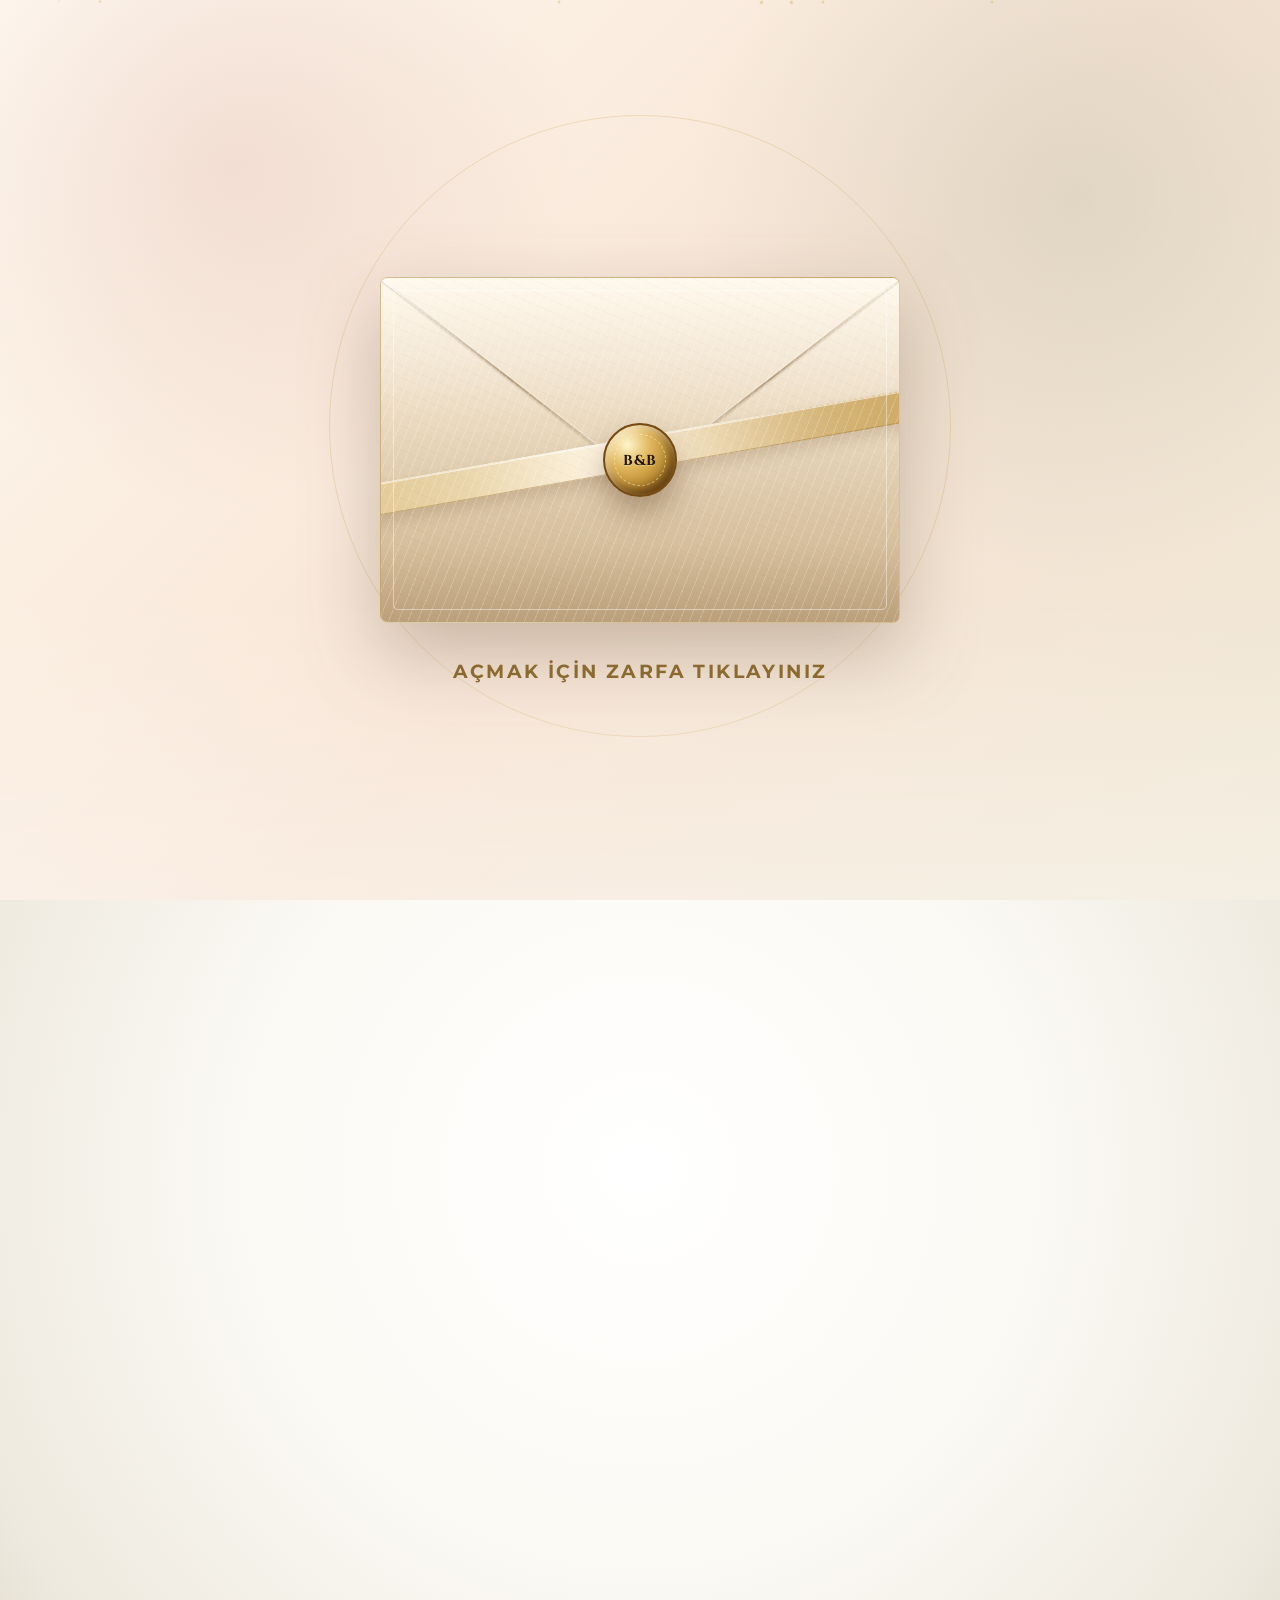
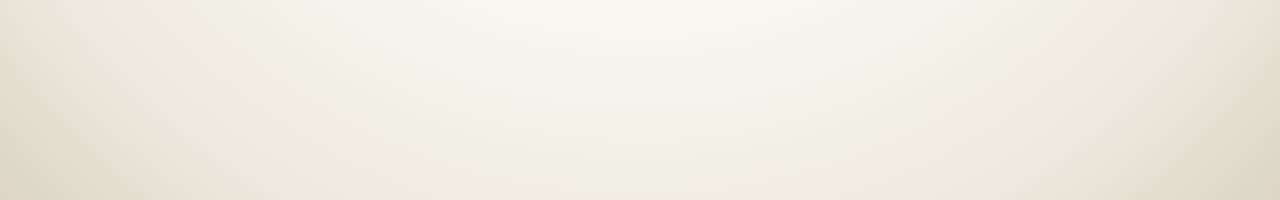
==== commit f9041027: "Refactor code structure for improved readability and maintainability" ====
--- a/index.html
+++ b/index.html
@@ -1,16 +1,27 @@
 <!DOCTYPE html>
 <html lang="tr">
-<head>
-    <meta charset="UTF-8">
-    <meta name="viewport" content="width=device-width, initial-scale=1.0">
-    <title>Buğra & Büşra - Düğün Davetiyesi</title>
-    <meta property="og:type" content="website">
-    <meta property="og:title" content="Buğra & Büşra • Düğün Davetiyesi">
-    <meta property="og:description" content="23 Ağustos 2026 Pazar günü gerçekleşecek düğünümüzde sizleri de aramızda görmekten mutluluk duyarız.">
-    <link rel="preconnect" href="https://fonts.googleapis.com">
-    <link rel="preconnect" href="https://fonts.gstatic.com" crossorigin>
-    <link href="https://fonts.googleapis.com/css2?family=Cinzel:wght@400;600;700&family=Pinyon+Script&family=Montserrat:wght@300;400;500;600&display=swap" rel="stylesheet">
-    <link rel="stylesheet" href="style.css">
+<head>
+    <meta charset="UTF-8">
+    <meta name="viewport" content="width=device-width, initial-scale=1.0">
+    <title>Buğra & Büşra - Düğün Davetiyesi</title>
+    <meta name="description" content="23 Ağustos 2026 Pazar günü saat 19:00'da gerçekleşecek düğünümüzde sizleri de aramızda görmekten mutluluk duyarız.">
+    <meta property="og:type" content="website">
+    <meta property="og:site_name" content="Buğra & Büşra">
+    <meta property="og:title" content="Buğra & Büşra • Düğün Davetiyesi">
+    <meta property="og:description" content="23 Ağustos 2026 Pazar günü saat 19:00'da gerçekleşecek düğünümüzde sizleri de aramızda görmekten mutluluk duyarız.">
+    <meta property="og:image" content="images/social-preview.png">
+    <meta property="og:image:width" content="1200">
+    <meta property="og:image:height" content="630">
+    <meta property="og:image:alt" content="Buğra ve Büşra düğün davetiyesi">
+    <meta name="twitter:card" content="summary_large_image">
+    <meta name="twitter:title" content="Buğra & Büşra • Düğün Davetiyesi">
+    <meta name="twitter:description" content="23 Ağustos 2026 Pazar günü saat 19:00'da gerçekleşecek düğünümüzde sizleri de aramızda görmekten mutluluk duyarız.">
+    <meta name="twitter:image" content="images/social-preview.png">
+    <link rel="image_src" href="images/social-preview.png">
+    <link rel="preconnect" href="https://fonts.googleapis.com">
+    <link rel="preconnect" href="https://fonts.gstatic.com" crossorigin>
+    <link href="https://fonts.googleapis.com/css2?family=Cinzel:wght@400;600;700&family=Pinyon+Script&family=Montserrat:wght@300;400;500;600&display=swap" rel="stylesheet">
+    <link rel="stylesheet" href="style.css">
 </head>
 <body>
     <div class="particles" id="particles"></div>
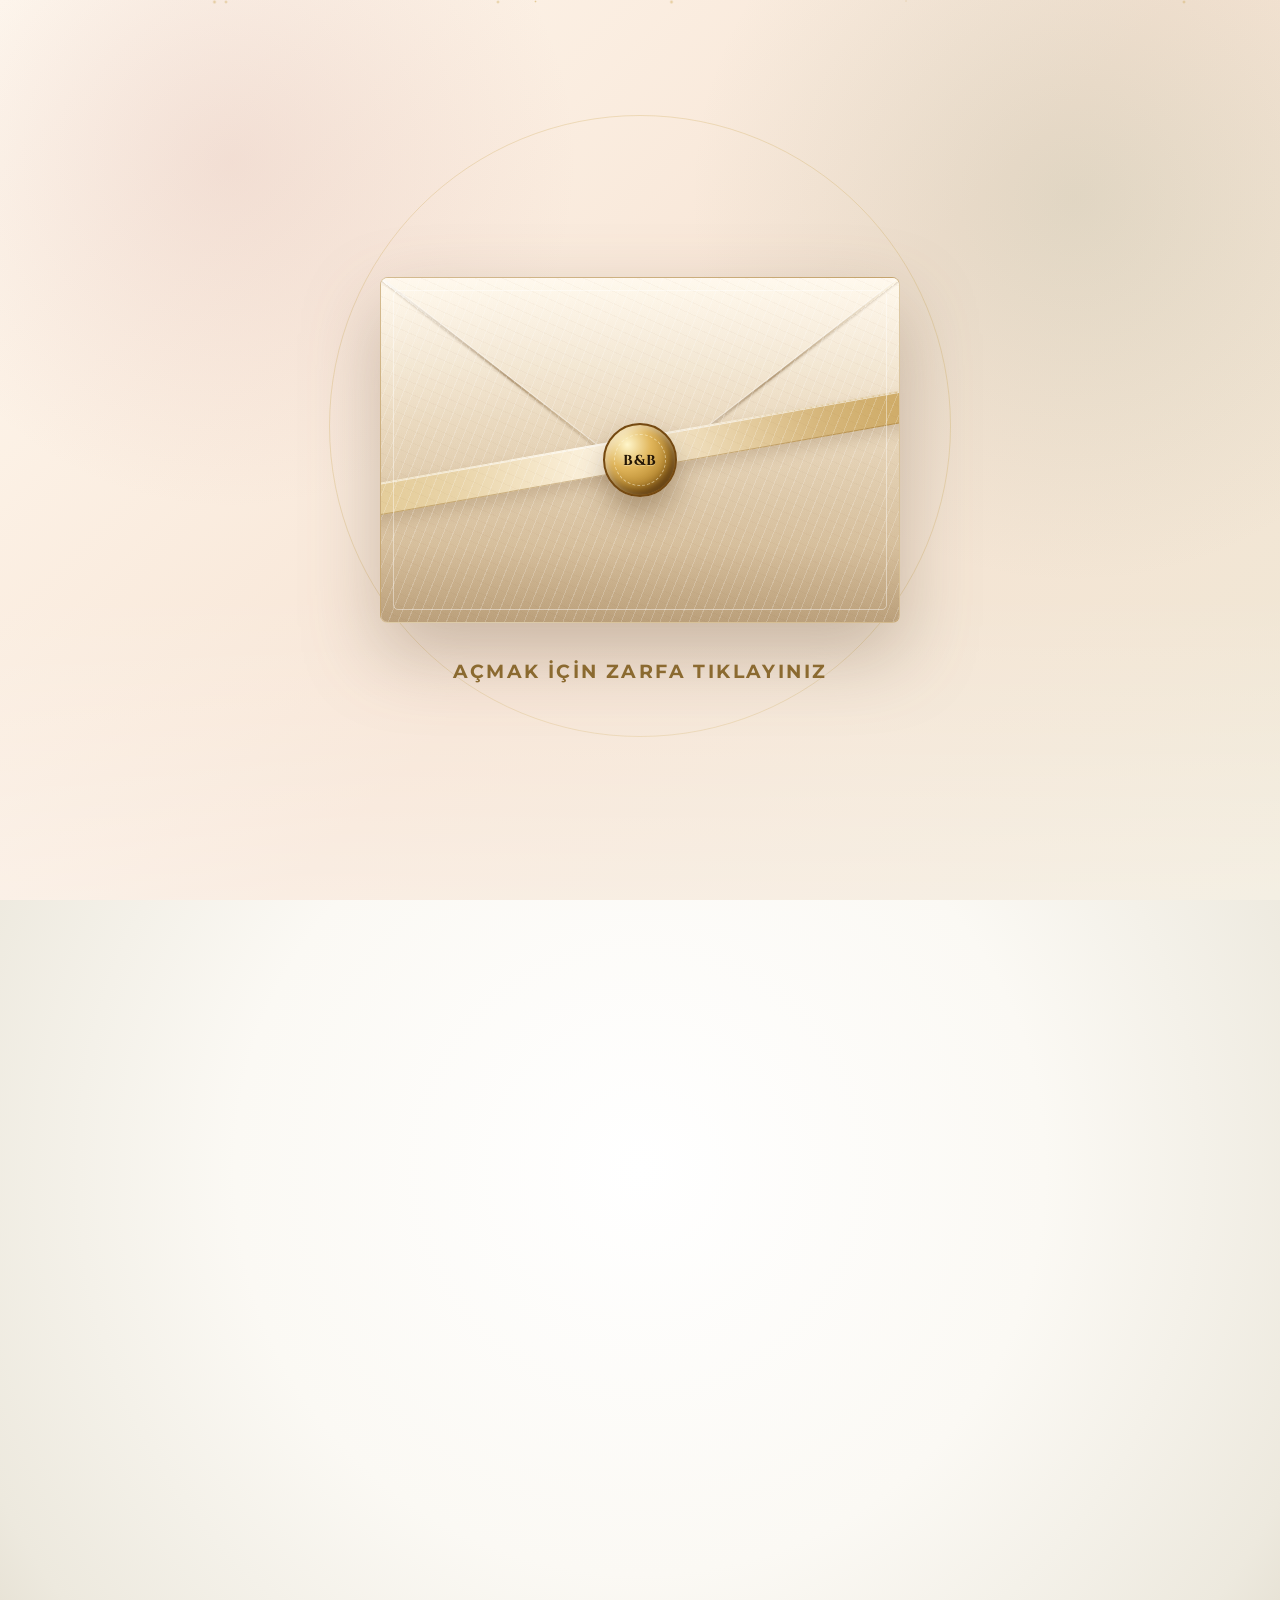
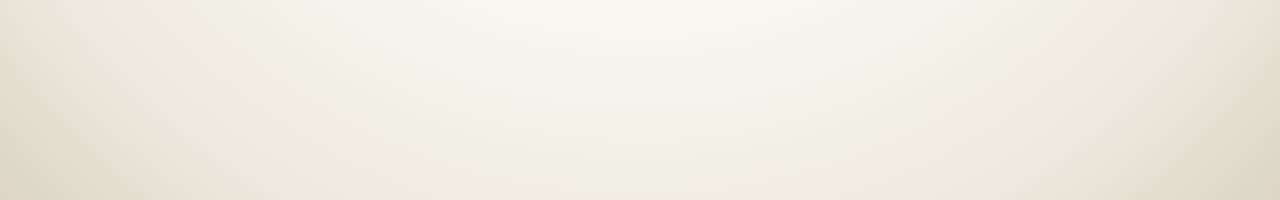
==== commit e48bcdba: "Update Open Graph and Twitter meta tags with absolute URLs for improved sharing" ====
--- a/index.html
+++ b/index.html
@@ -6,18 +6,19 @@
     <title>Buğra & Büşra - Düğün Davetiyesi</title>
     <meta name="description" content="23 Ağustos 2026 Pazar günü saat 19:00'da gerçekleşecek düğünümüzde sizleri de aramızda görmekten mutluluk duyarız.">
     <meta property="og:type" content="website">
+    <meta property="og:url" content="https://bugrabusra.vercel.app/">
     <meta property="og:site_name" content="Buğra & Büşra">
     <meta property="og:title" content="Buğra & Büşra • Düğün Davetiyesi">
     <meta property="og:description" content="23 Ağustos 2026 Pazar günü saat 19:00'da gerçekleşecek düğünümüzde sizleri de aramızda görmekten mutluluk duyarız.">
-    <meta property="og:image" content="images/social-preview.png">
+    <meta property="og:image" content="https://bugrabusra.vercel.app/images/social-preview.png">
     <meta property="og:image:width" content="1200">
     <meta property="og:image:height" content="630">
     <meta property="og:image:alt" content="Buğra ve Büşra düğün davetiyesi">
     <meta name="twitter:card" content="summary_large_image">
     <meta name="twitter:title" content="Buğra & Büşra • Düğün Davetiyesi">
     <meta name="twitter:description" content="23 Ağustos 2026 Pazar günü saat 19:00'da gerçekleşecek düğünümüzde sizleri de aramızda görmekten mutluluk duyarız.">
-    <meta name="twitter:image" content="images/social-preview.png">
-    <link rel="image_src" href="images/social-preview.png">
+    <meta name="twitter:image" content="https://bugrabusra.vercel.app/images/social-preview.png">
+    <link rel="image_src" href="https://bugrabusra.vercel.app/images/social-preview.png">
     <link rel="preconnect" href="https://fonts.googleapis.com">
     <link rel="preconnect" href="https://fonts.gstatic.com" crossorigin>
     <link href="https://fonts.googleapis.com/css2?family=Cinzel:wght@400;600;700&family=Pinyon+Script&family=Montserrat:wght@300;400;500;600&display=swap" rel="stylesheet">
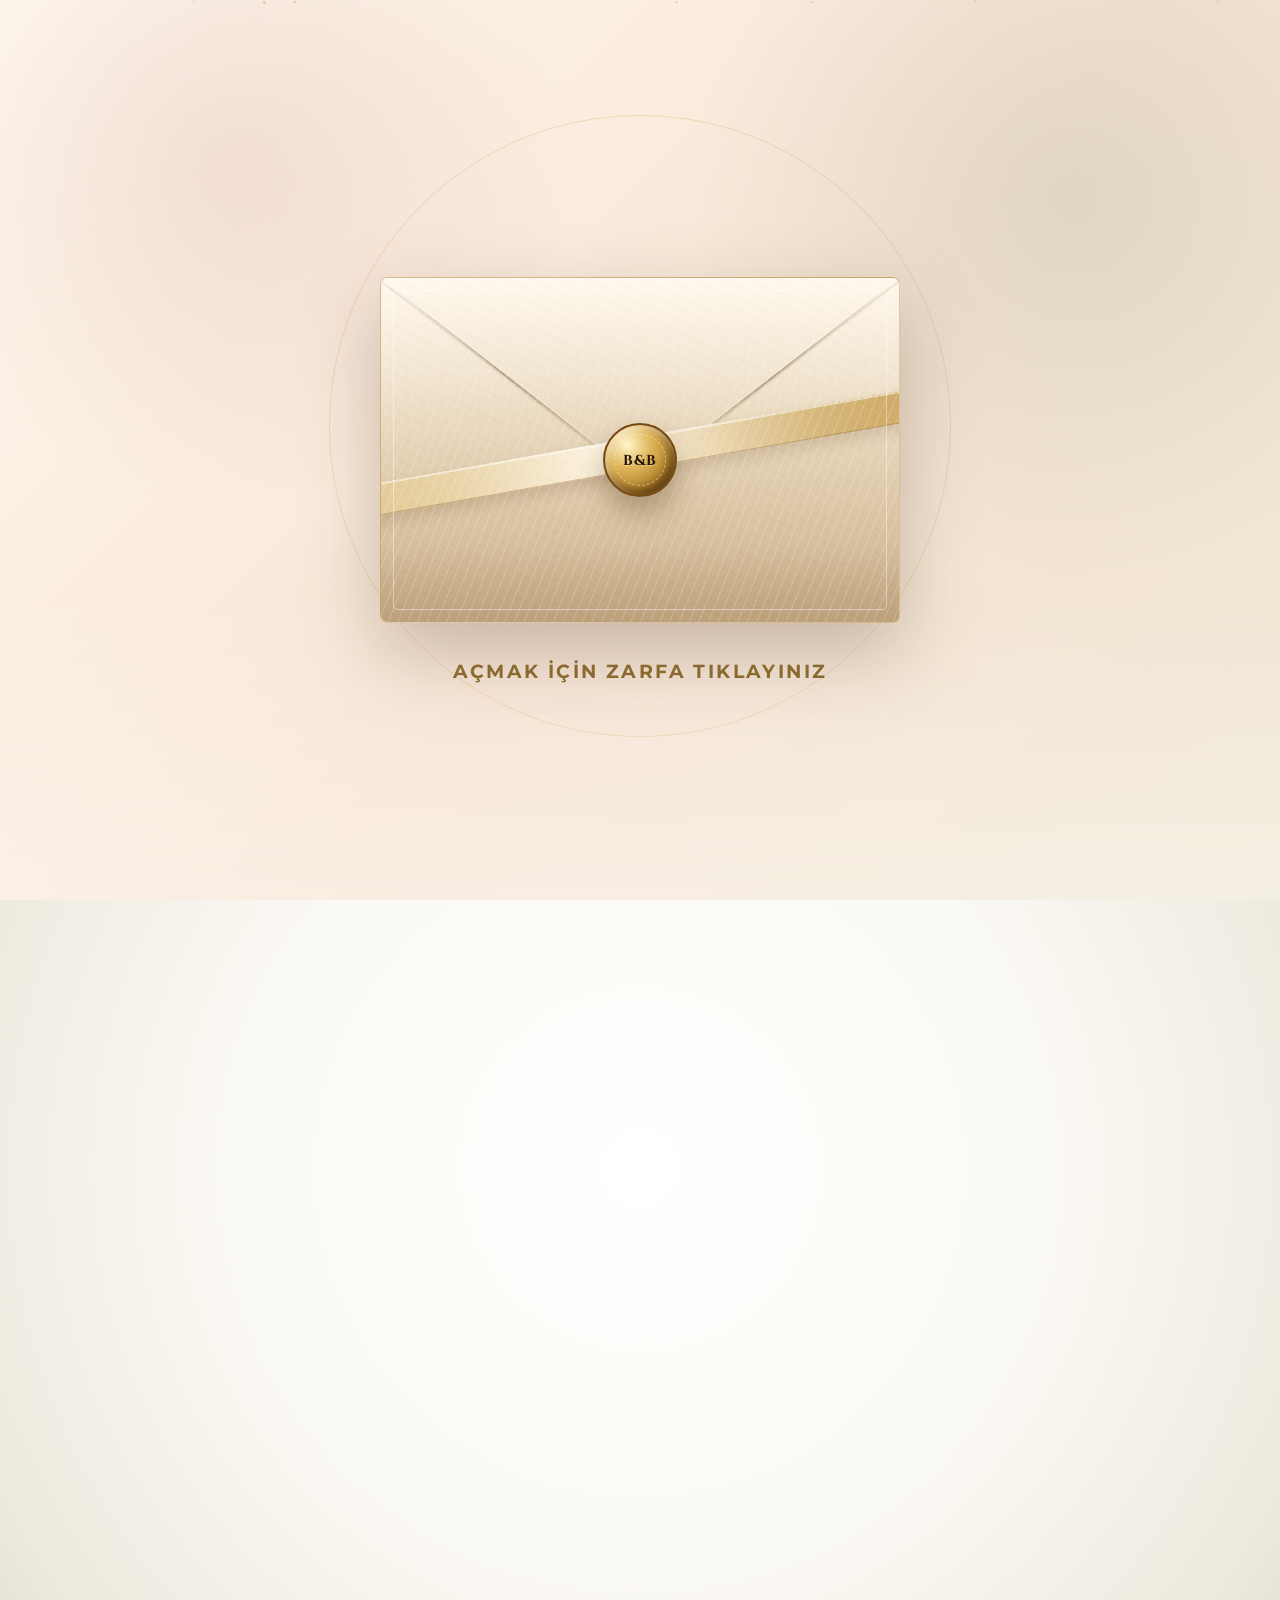
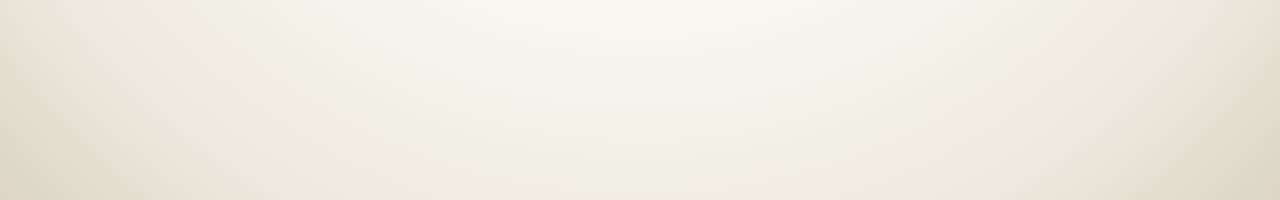
==== commit 93d79720: "Update Open Graph and Twitter image URLs for improved sharing" ====
--- a/index.html
+++ b/index.html
@@ -10,15 +10,16 @@
     <meta property="og:site_name" content="Buğra & Büşra">
     <meta property="og:title" content="Buğra & Büşra • Düğün Davetiyesi">
     <meta property="og:description" content="23 Ağustos 2026 Pazar günü saat 19:00'da gerçekleşecek düğünümüzde sizleri de aramızda görmekten mutluluk duyarız.">
-    <meta property="og:image" content="https://bugrabusra.vercel.app/images/social-preview.png">
+    <meta property="og:image" content="https://bugrabusra.vercel.app/images/social-preview.png?v=3">
+    <meta property="og:image:secure_url" content="https://bugrabusra.vercel.app/images/social-preview.png?v=3">
     <meta property="og:image:width" content="1200">
     <meta property="og:image:height" content="630">
     <meta property="og:image:alt" content="Buğra ve Büşra düğün davetiyesi">
     <meta name="twitter:card" content="summary_large_image">
     <meta name="twitter:title" content="Buğra & Büşra • Düğün Davetiyesi">
     <meta name="twitter:description" content="23 Ağustos 2026 Pazar günü saat 19:00'da gerçekleşecek düğünümüzde sizleri de aramızda görmekten mutluluk duyarız.">
-    <meta name="twitter:image" content="https://bugrabusra.vercel.app/images/social-preview.png">
-    <link rel="image_src" href="https://bugrabusra.vercel.app/images/social-preview.png">
+    <meta name="twitter:image" content="https://bugrabusra.vercel.app/images/social-preview.png?v=3">
+    <link rel="image_src" href="https://bugrabusra.vercel.app/images/social-preview.png?v=3">
     <link rel="preconnect" href="https://fonts.googleapis.com">
     <link rel="preconnect" href="https://fonts.gstatic.com" crossorigin>
     <link href="https://fonts.googleapis.com/css2?family=Cinzel:wght@400;600;700&family=Pinyon+Script&family=Montserrat:wght@300;400;500;600&display=swap" rel="stylesheet">
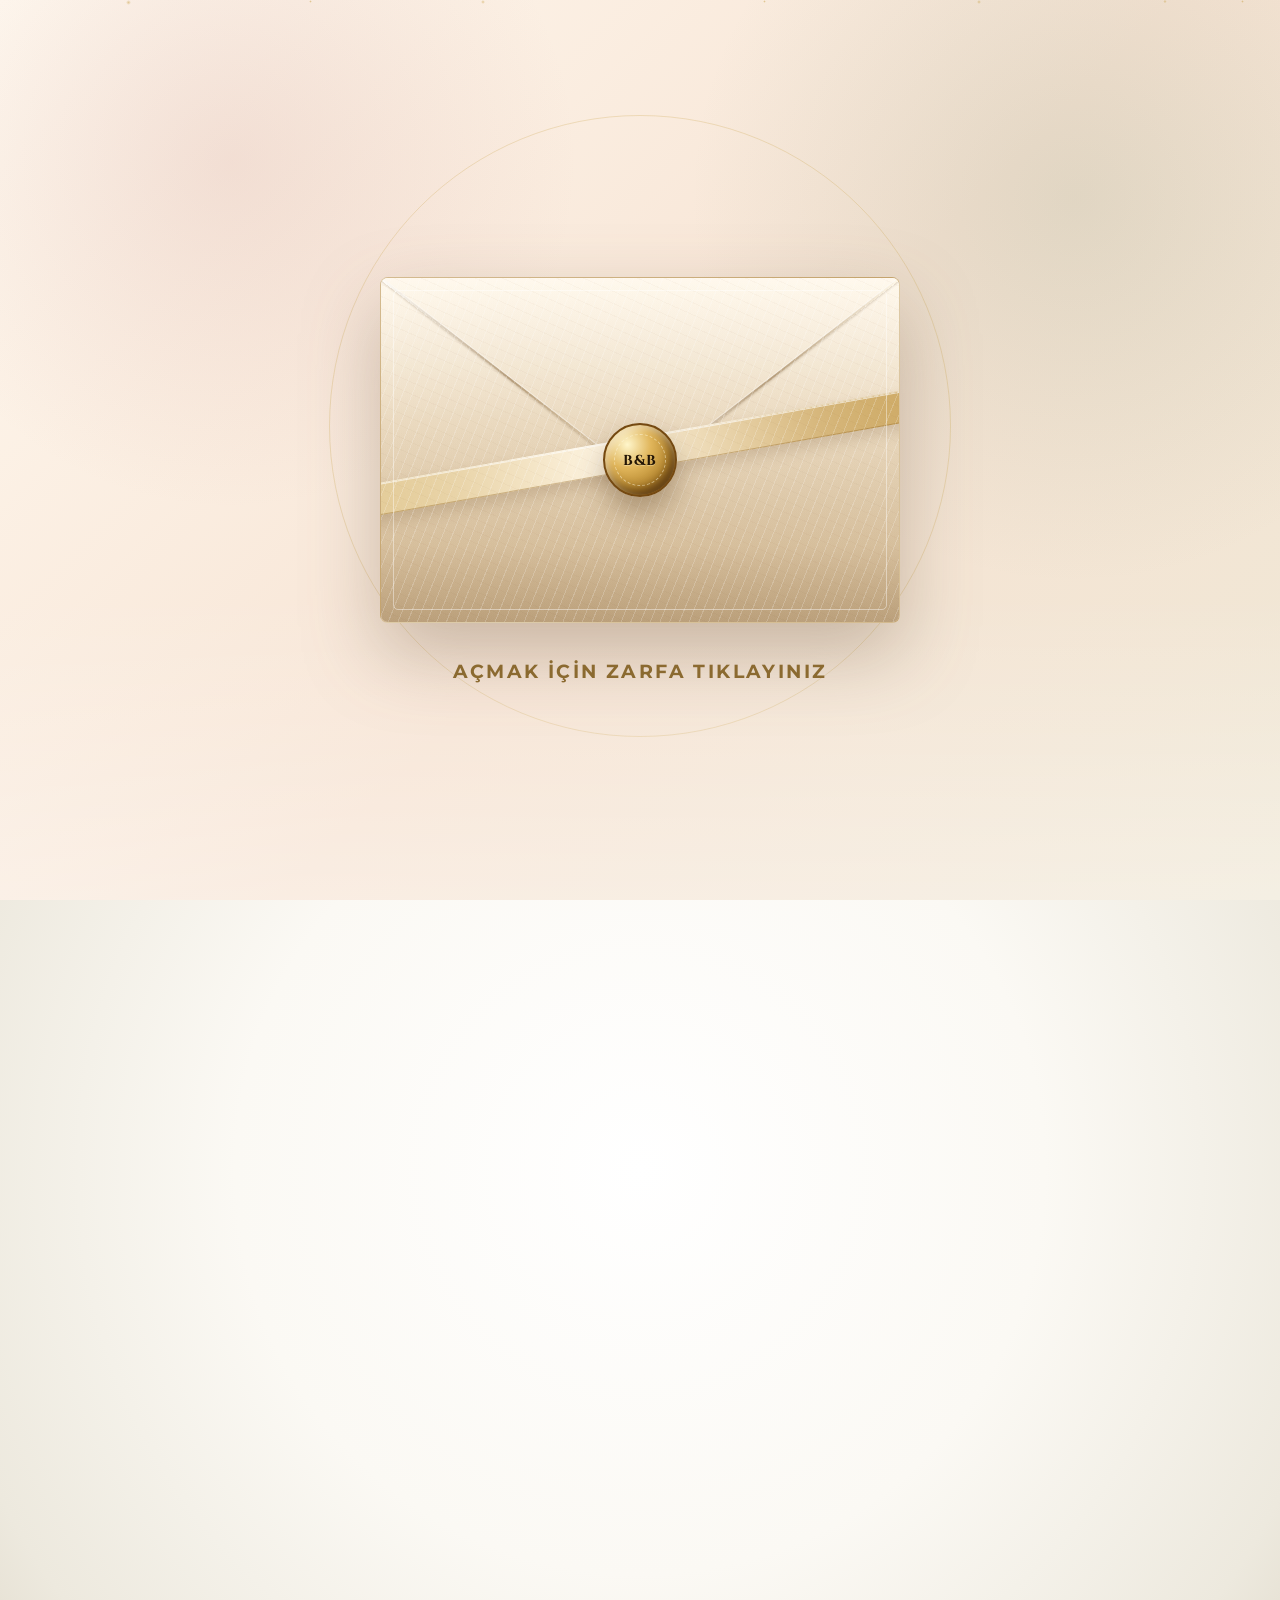
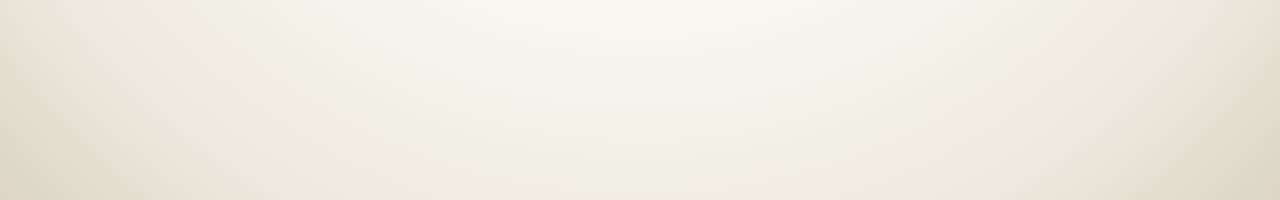
==== commit c4c2f2d4: "Fix" ====
--- a/index.html
+++ b/index.html
@@ -1,29 +1,29 @@
 <!DOCTYPE html>
 <html lang="tr">
-<head>
-    <meta charset="UTF-8">
-    <meta name="viewport" content="width=device-width, initial-scale=1.0">
-    <title>Buğra & Büşra - Düğün Davetiyesi</title>
-    <meta name="description" content="23 Ağustos 2026 Pazar günü saat 19:00'da gerçekleşecek düğünümüzde sizleri de aramızda görmekten mutluluk duyarız.">
-    <meta property="og:type" content="website">
-    <meta property="og:url" content="https://bugrabusra.vercel.app/">
-    <meta property="og:site_name" content="Buğra & Büşra">
-    <meta property="og:title" content="Buğra & Büşra • Düğün Davetiyesi">
-    <meta property="og:description" content="23 Ağustos 2026 Pazar günü saat 19:00'da gerçekleşecek düğünümüzde sizleri de aramızda görmekten mutluluk duyarız.">
-    <meta property="og:image" content="https://bugrabusra.vercel.app/images/social-preview.png?v=3">
-    <meta property="og:image:secure_url" content="https://bugrabusra.vercel.app/images/social-preview.png?v=3">
-    <meta property="og:image:width" content="1200">
-    <meta property="og:image:height" content="630">
-    <meta property="og:image:alt" content="Buğra ve Büşra düğün davetiyesi">
-    <meta name="twitter:card" content="summary_large_image">
-    <meta name="twitter:title" content="Buğra & Büşra • Düğün Davetiyesi">
-    <meta name="twitter:description" content="23 Ağustos 2026 Pazar günü saat 19:00'da gerçekleşecek düğünümüzde sizleri de aramızda görmekten mutluluk duyarız.">
-    <meta name="twitter:image" content="https://bugrabusra.vercel.app/images/social-preview.png?v=3">
-    <link rel="image_src" href="https://bugrabusra.vercel.app/images/social-preview.png?v=3">
-    <link rel="preconnect" href="https://fonts.googleapis.com">
-    <link rel="preconnect" href="https://fonts.gstatic.com" crossorigin>
-    <link href="https://fonts.googleapis.com/css2?family=Cinzel:wght@400;600;700&family=Pinyon+Script&family=Montserrat:wght@300;400;500;600&display=swap" rel="stylesheet">
-    <link rel="stylesheet" href="style.css">
+<head>
+    <meta charset="UTF-8">
+    <meta name="viewport" content="width=device-width, initial-scale=1.0">
+    <title>Buğra & Büşra - Düğün Davetiyesi</title>
+    <meta name="description" content="23 Ağustos 2026 Pazar günü saat 19:00'da gerçekleşecek düğünümüzde sizleri de aramızda görmekten mutluluk duyarız.">
+    <meta property="og:type" content="website">
+    <meta property="og:url" content="https://bugrabusra.vercel.app/">
+    <meta property="og:site_name" content="Buğra & Büşra">
+    <meta property="og:title" content="Buğra & Büşra • Düğün Davetiyesi">
+    <meta property="og:description" content="23 Ağustos 2026 Pazar günü saat 19:00'da gerçekleşecek düğünümüzde sizleri de aramızda görmekten mutluluk duyarız.">
+    <meta property="og:image" content="https://bugrabusra.vercel.app/images/social-preview.png?v=3">
+    <meta property="og:image:secure_url" content="https://bugrabusra.vercel.app/images/social-preview.png?v=3">
+    <meta property="og:image:width" content="1200">
+    <meta property="og:image:height" content="630">
+    <meta property="og:image:alt" content="Buğra ve Büşra düğün davetiyesi">
+    <meta name="twitter:card" content="summary_large_image">
+    <meta name="twitter:title" content="Buğra & Büşra • Düğün Davetiyesi">
+    <meta name="twitter:description" content="23 Ağustos 2026 Pazar günü saat 19:00'da gerçekleşecek düğünümüzde sizleri de aramızda görmekten mutluluk duyarız.">
+    <meta name="twitter:image" content="https://bugrabusra.vercel.app/images/social-preview.png?v=3">
+    <link rel="image_src" href="https://bugrabusra.vercel.app/images/social-preview.png?v=3">
+    <link rel="preconnect" href="https://fonts.googleapis.com">
+    <link rel="preconnect" href="https://fonts.gstatic.com" crossorigin>
+    <link href="https://fonts.googleapis.com/css2?family=Cinzel:wght@400;600;700&family=Pinyon+Script&family=Montserrat:wght@300;400;500;600&display=swap" rel="stylesheet">
+    <link rel="stylesheet" href="style.css">
 </head>
 <body>
     <div class="particles" id="particles"></div>
@@ -63,7 +63,7 @@
                             <span class="inner-frame"></span>
                             <div class="royal-crest">✦</div>
                             <p class="premium-title">Düğün Davetiyesi</p>
-                            <h1 class="couple-names">Buğra <span class="ampersand">&</span> Büşra</h1>
+                            <h1 class="couple-names">Büşra <span class="ampersand">&</span> Buğra</h1>
                             <div class="ornate-divider">❦</div>
                             <p class="details">Hayatlarımızı birleştireceğimiz bu özel günde, sizleri de aramızda görmekten mutluluk duyarız.</p>
                             <p class="date-box">23 AĞUSTOS 2026 • SAAT 19:00</p>
